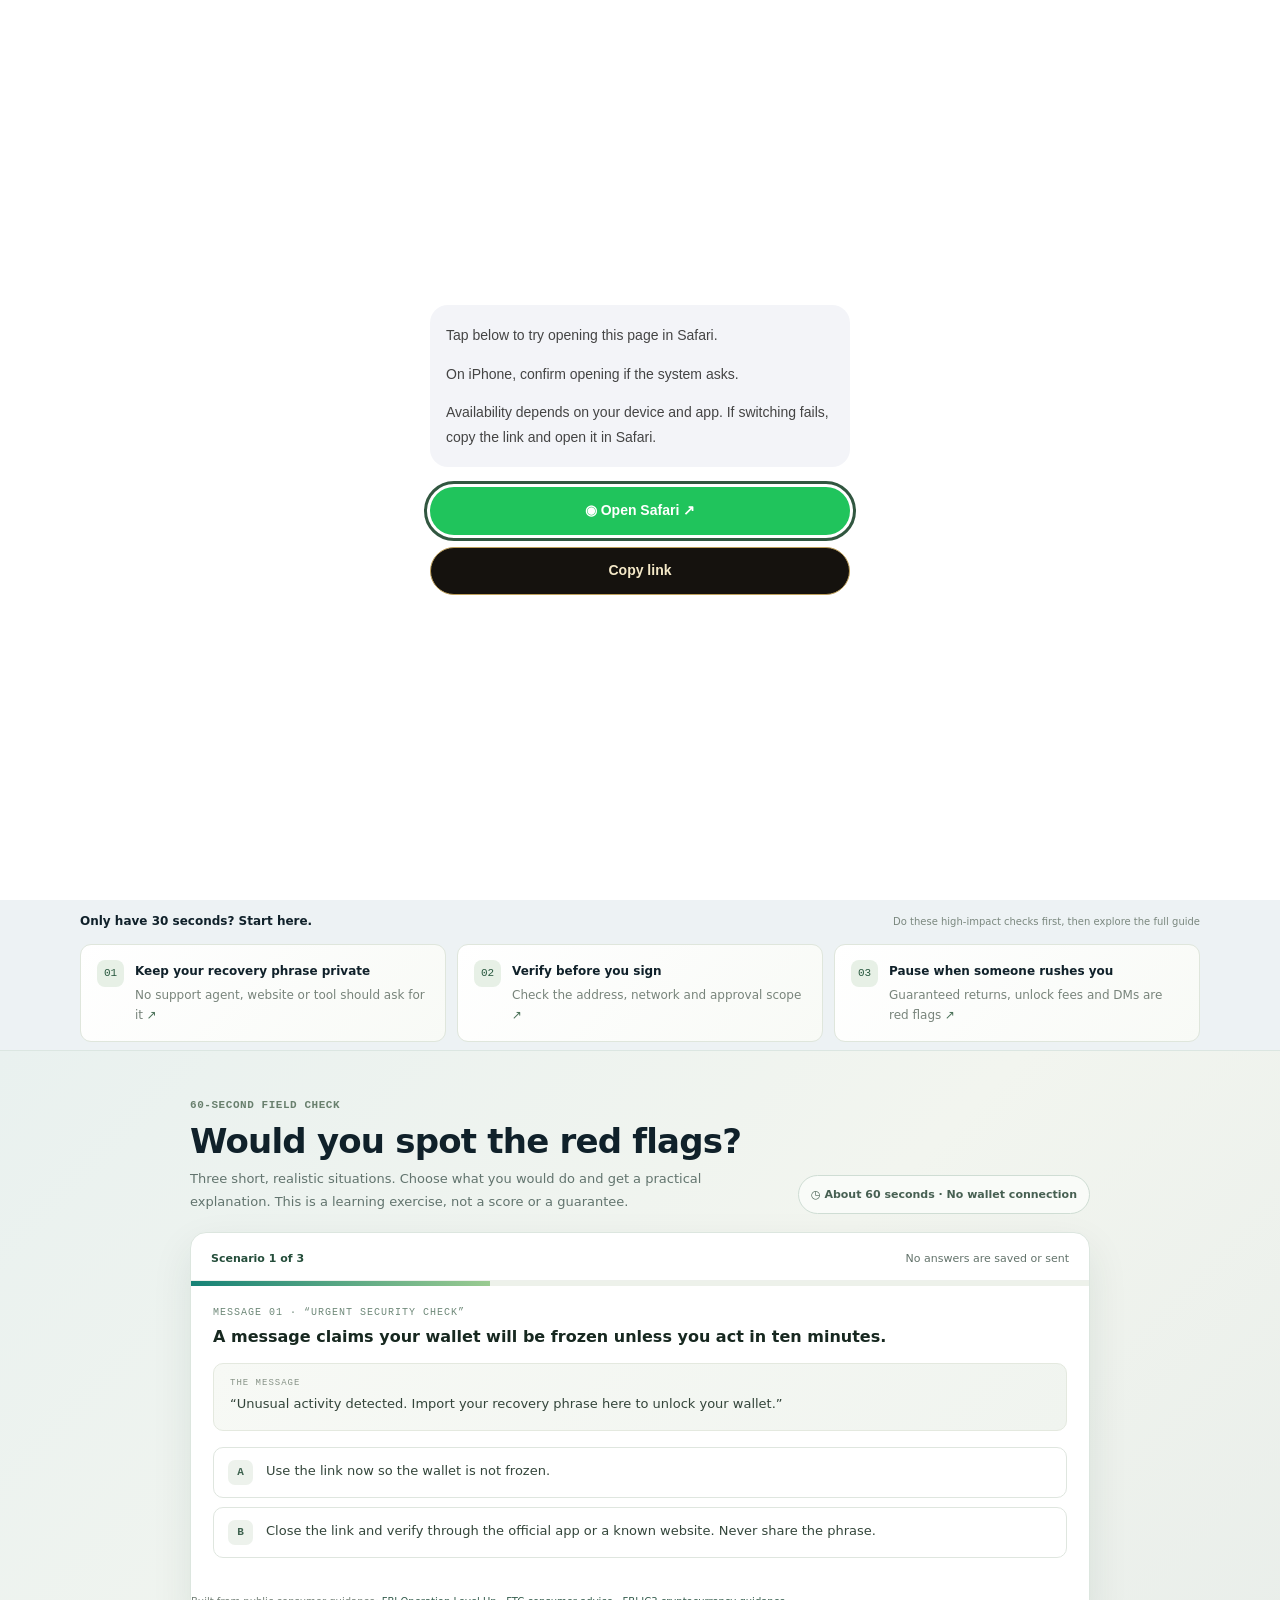
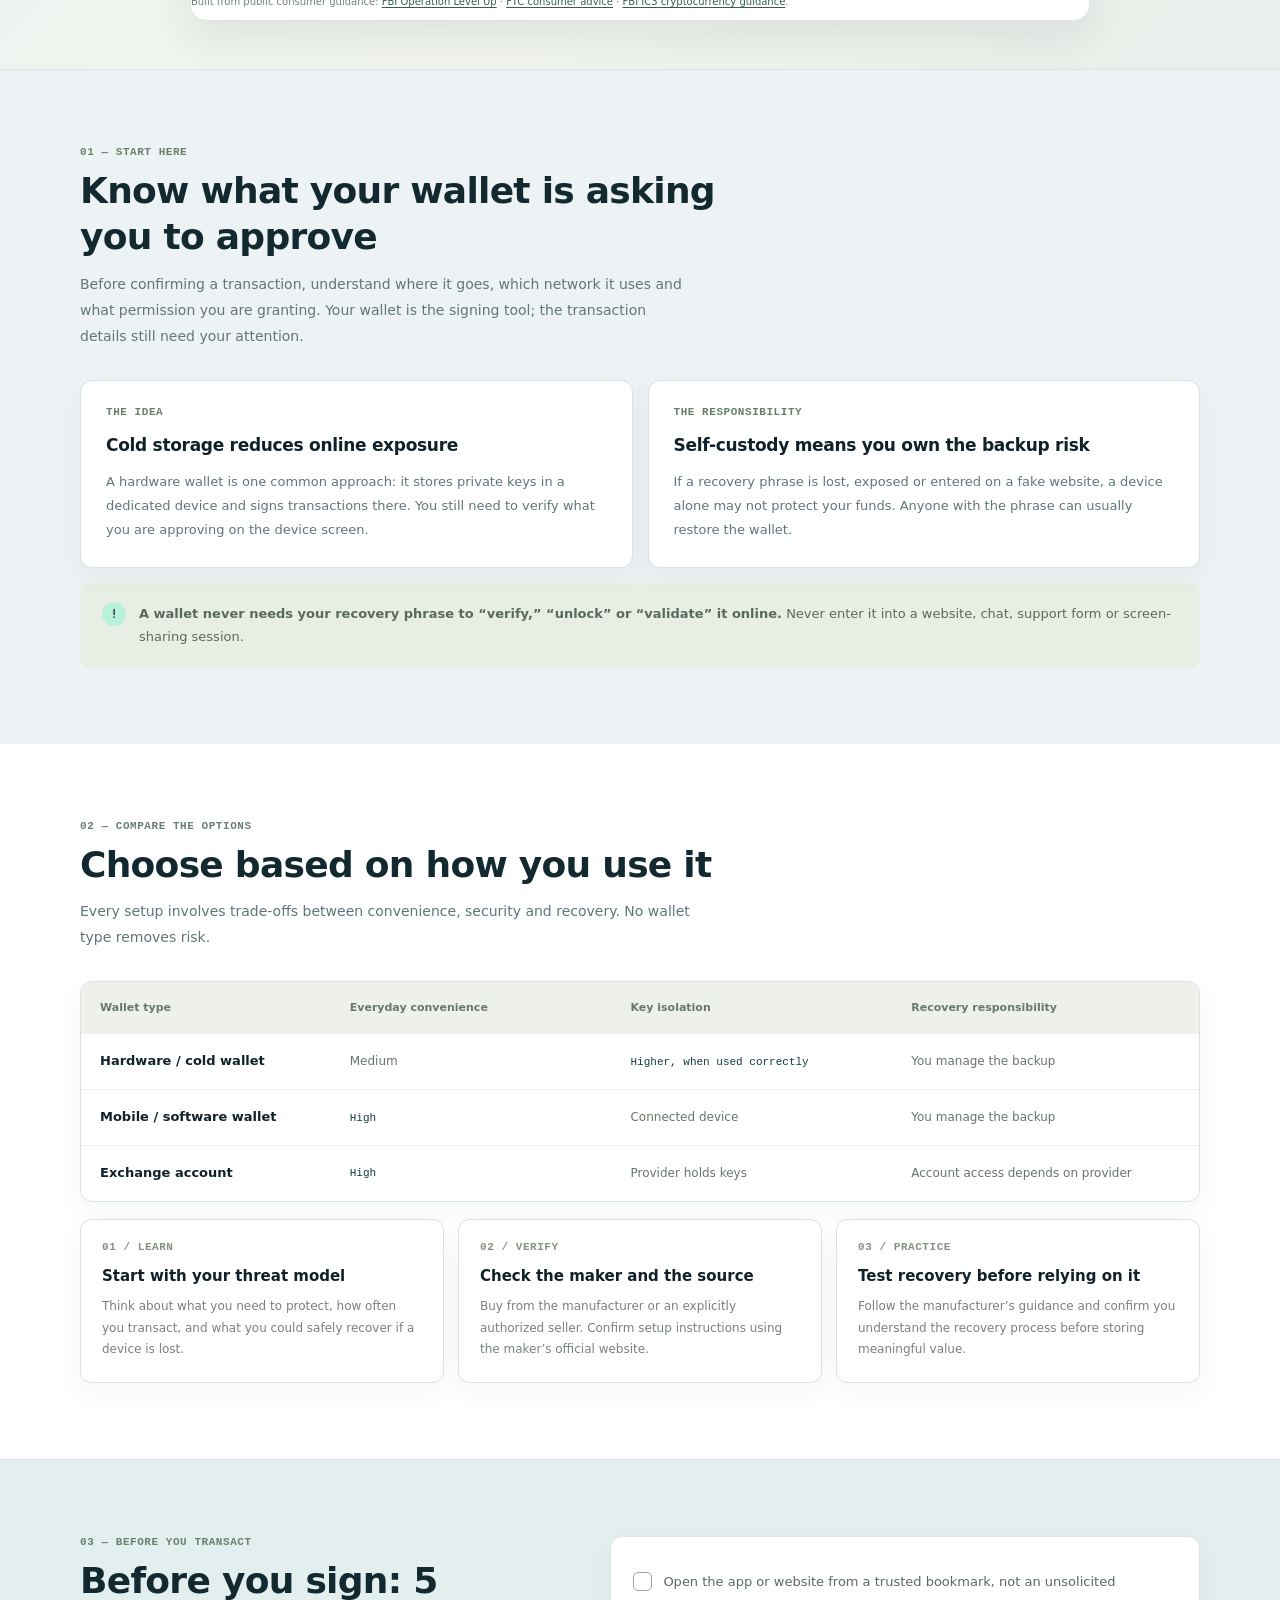
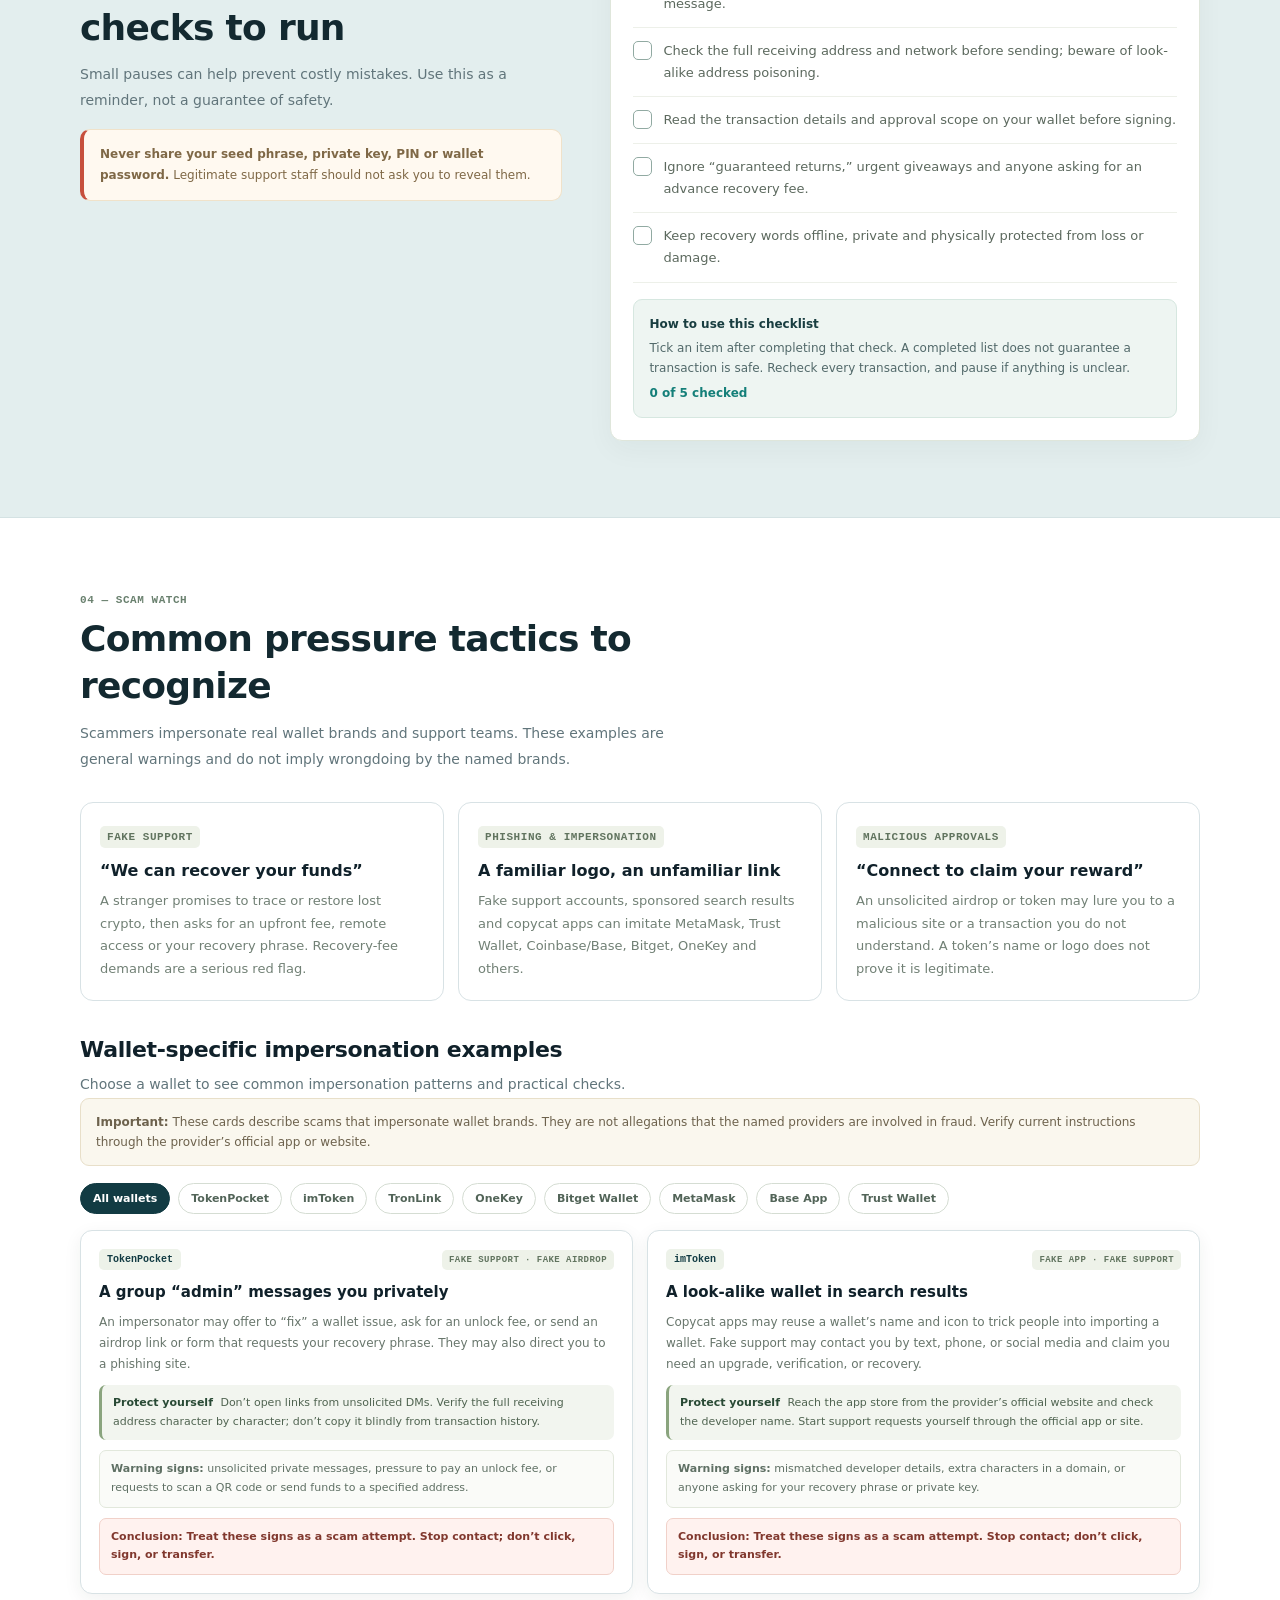
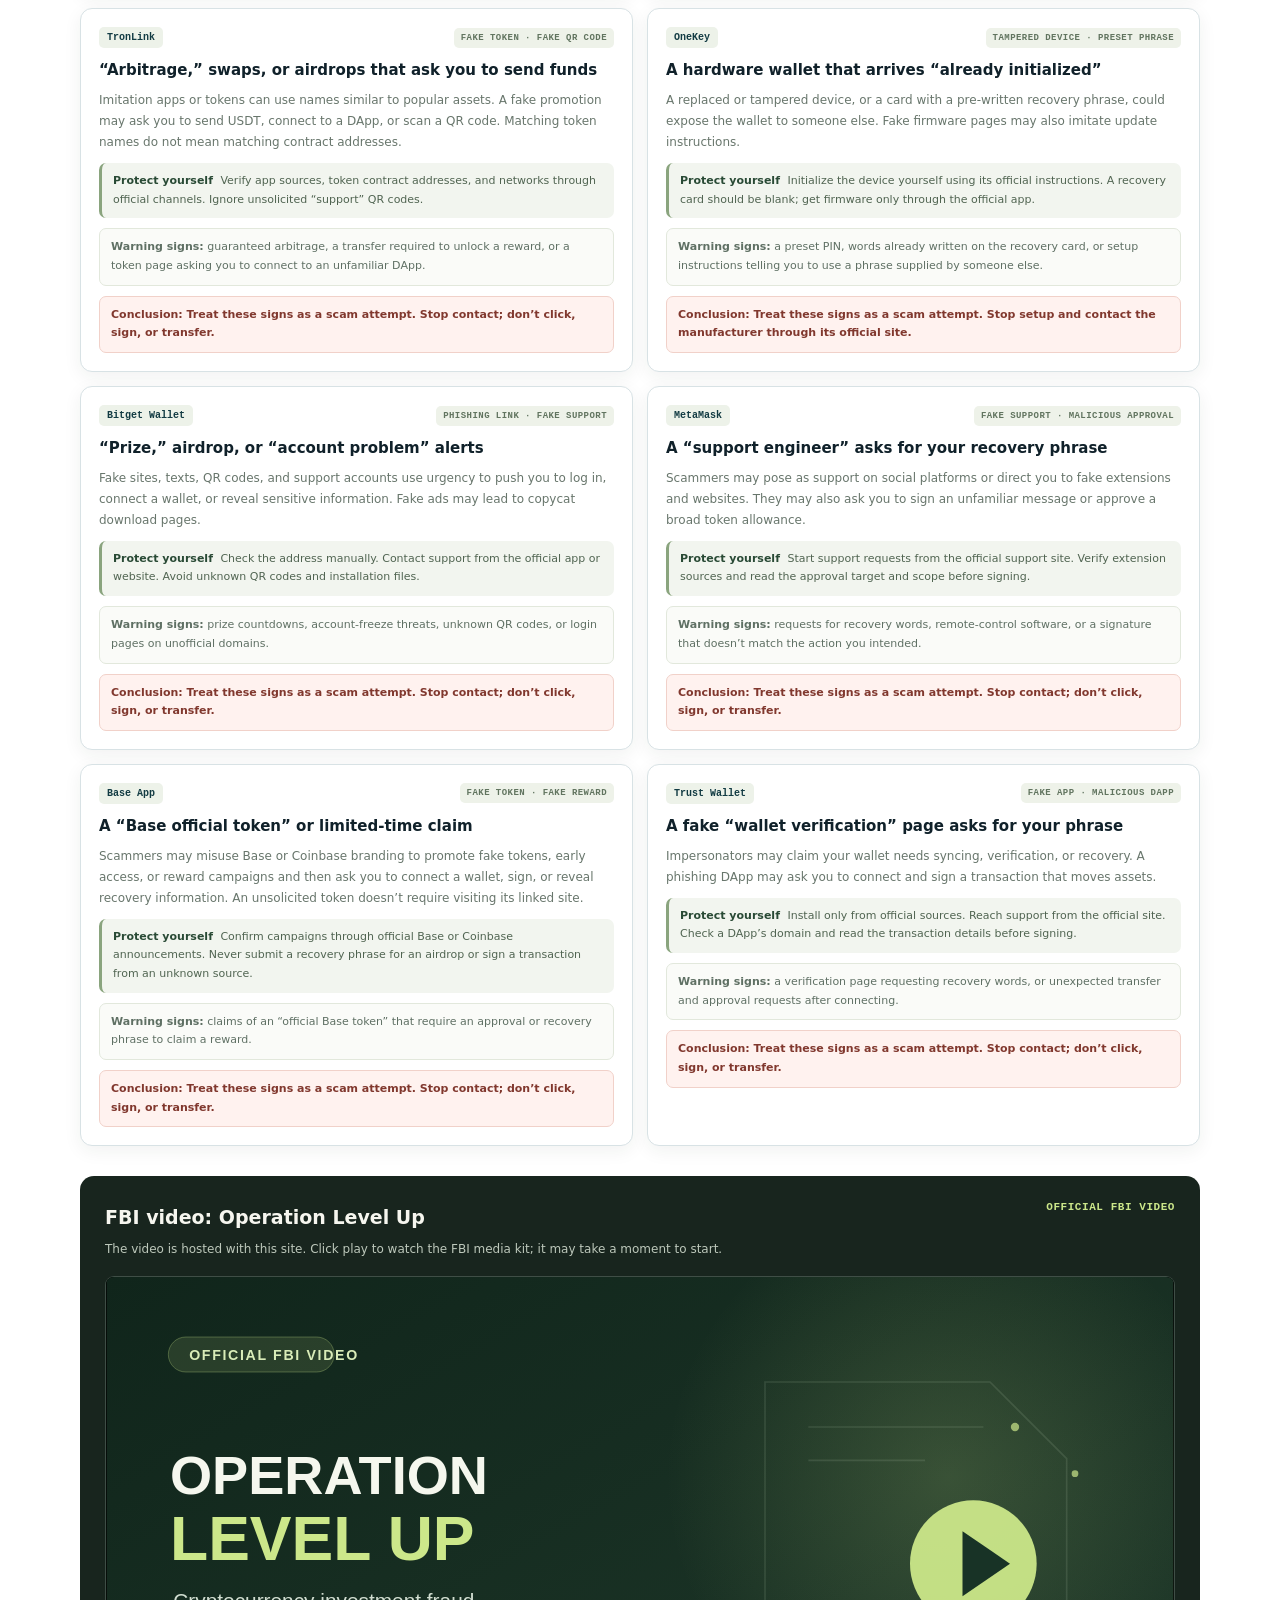
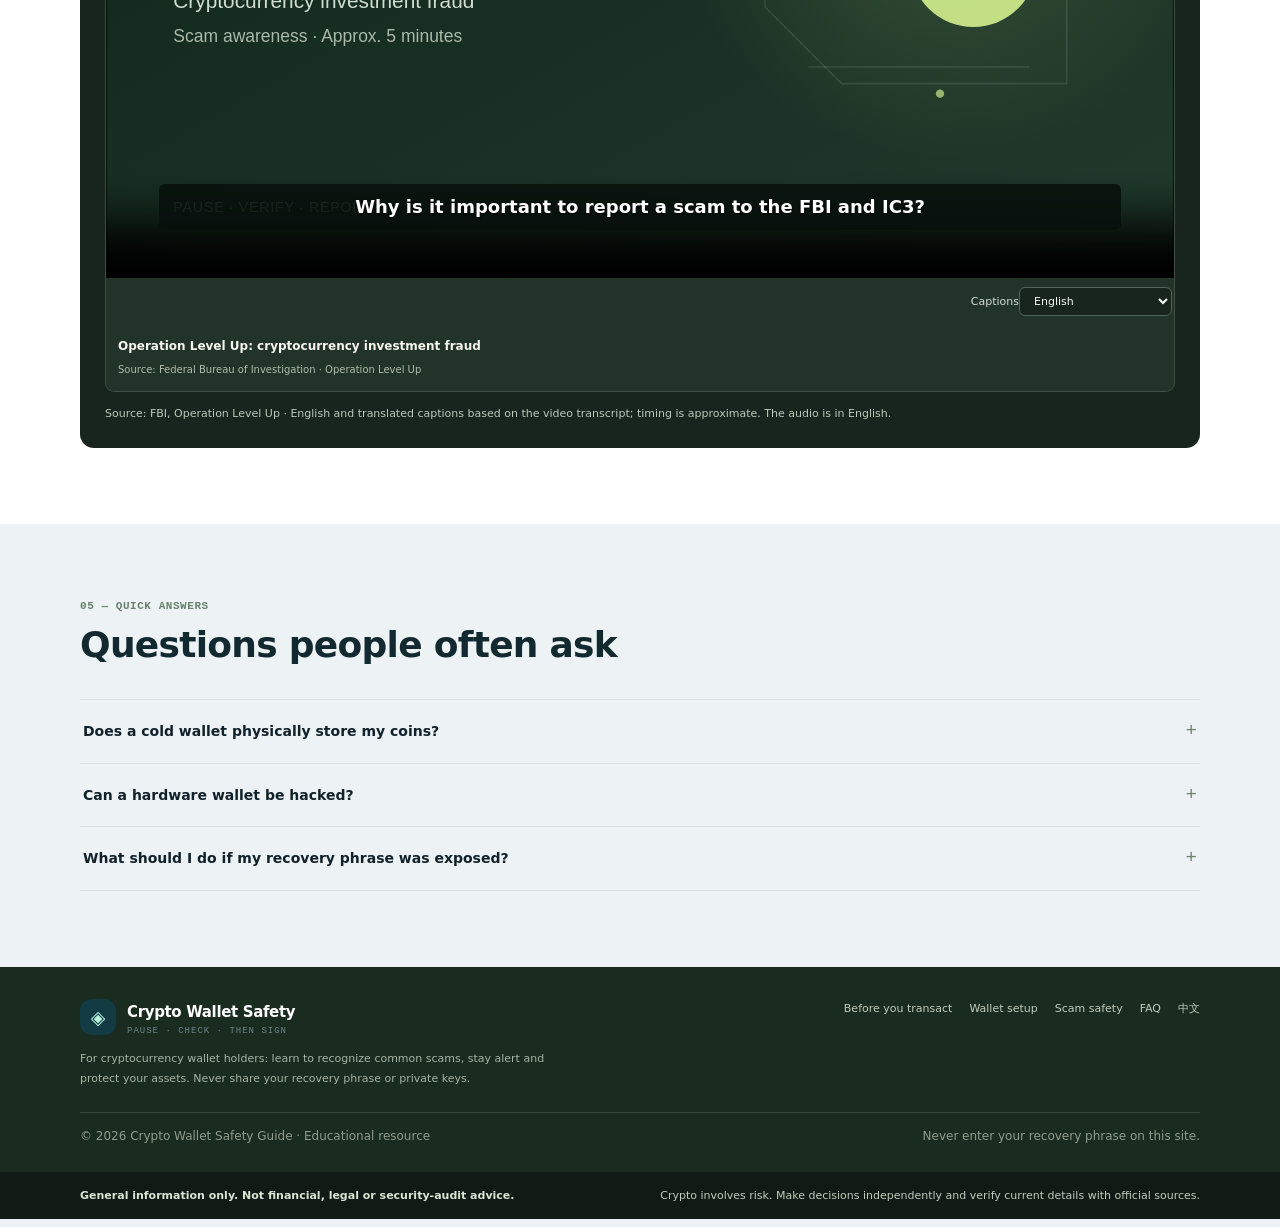
==== index-en.html @ dce1f58d "Show full-page Safari welcome with green launch and dark copy buttons" ====
<!doctype html>
<html lang="en">
<head><script src="language.js?v=20261005-9"></script>
<meta charset="utf-8">
<meta name="viewport" content="width=device-width,initial-scale=1">
<meta name="theme-color" content="#f5f5ef">
<meta name="description" content="A must-read guide before you transact with a crypto wallet. Learn to check recipients, networks, approvals and scam warning signs before you send or sign.">
<meta property="og:title" content="Before You Transact — Crypto Wallet Safety Guide">
<meta property="og:description" content="Check the address, network and approval before every crypto transaction. Independent, practical wallet safety guidance.">
<title>Before You Transact — Crypto Wallet Safety Guide</title>
<style>
:root{--paper:#f5f5ef;--white:#fff;--ink:#18251e;--green:#244d3a;--lime:#cce78a;--muted:#778278;--line:#e4e8df;--warm:#e9eee5;--serif:Georgia,'Times New Roman',serif;--sans:Inter,'DM Sans',system-ui,-apple-system,'Segoe UI',sans-serif;--mono:'SFMono-Regular',Consolas,monospace}*{box-sizing:border-box}html{scroll-behavior:smooth;scroll-padding-top:85px}body{margin:0;color:var(--ink);background:var(--paper);font:15px/1.7 var(--sans);-webkit-font-smoothing:antialiased}a{color:inherit}.wrap{width:min(1120px,calc(100% - 56px));margin:auto}.topbar{height:76px;display:flex;align-items:center;justify-content:space-between;border-bottom:1px solid #dfe4db}.brand{display:flex;align-items:center;gap:11px;text-decoration:none;font-size:15px;font-weight:750;letter-spacing:-.35px}.brand-mark{width:36px;height:36px;border-radius:12px;background:var(--green);color:var(--lime);display:grid;place-items:center;font-size:19px}.brand small{display:block;font:9px var(--mono);letter-spacing:1px;color:#849087;margin-top:1px}.nav{display:flex;align-items:center;gap:23px}.nav a{font-size:12px;color:#68746b;text-decoration:none}.nav a:hover{color:var(--green)}.nav .lang{border:1px solid #d5ddd3;border-radius:6px;padding:8px 10px}.nav .nav-cta{padding:10px 14px;background:var(--green);color:white;border-radius:6px}.hero{padding:75px 0 66px;display:grid;grid-template-columns:1.02fr .98fr;align-items:center;gap:44px}.eyebrow,.kicker{font:10px var(--mono);letter-spacing:1.5px;color:#69806e;text-transform:uppercase}.eyebrow{display:flex;align-items:center;gap:9px}.eyebrow:before{content:'';height:1px;width:25px;background:#8aa07f}.hero h1{font-size:clamp(44px,6vw,70px);line-height:1.07;letter-spacing:-3px;margin:20px 0;font-weight:600;max-width:620px}.hero h1 em{font-family:var(--serif);font-weight:400;color:var(--green);letter-spacing:-2px}.hero-copy{max-width:490px;color:#667269;font-size:16px;line-height:1.85}.hero-actions{display:flex;gap:11px;margin-top:27px;flex-wrap:wrap}.btn{display:inline-flex;align-items:center;justify-content:center;gap:8px;border-radius:7px;padding:12px 16px;text-decoration:none;font:650 12px var(--sans);border:1px solid transparent;transition:.18s}.btn-primary{color:white;background:var(--green)}.btn-primary:hover{background:#173c2b;transform:translateY(-1px)}.btn-outline{border-color:#d5ddd3;background:transparent;color:#415347}.btn-outline:hover{background:#fff}.hero-trust{margin-top:21px;display:flex;gap:15px;flex-wrap:wrap;color:#7e897f;font-size:11px}.hero-trust b{color:var(--green)}.hero-art{min-height:420px;position:relative;display:grid;place-items:center;isolation:isolate}.orb{position:absolute;z-index:-1;width:360px;height:360px;border-radius:50%;background:radial-gradient(circle at 40% 35%,#dfe9d6,#e7ebdf 58%,#eff0e7 70%)}.device{position:relative;width:220px;height:318px;border-radius:28px;background:linear-gradient(140deg,#29372e,#121d17 75%);box-shadow:0 28px 55px #1c302226,0 7px 16px #17231a22;transform:rotate(-7deg);display:flex;flex-direction:column;align-items:center;padding:23px 19px;color:white}.device-top{width:100%;display:flex;justify-content:space-between;align-items:center;color:#98a89b;font:8px var(--mono);letter-spacing:.8px}.device-hole{width:6px;height:6px;border-radius:50%;background:#617064}.device-screen{margin-top:42px;width:100%;height:110px;border:1px solid #46554a;border-radius:11px;background:linear-gradient(145deg,#1b2b20,#101912);display:grid;place-items:center;position:relative;overflow:hidden}.screen-glyph{font-size:39px;color:var(--lime);text-shadow:0 0 20px #cce78a4d}.screen-bottom{position:absolute;bottom:10px;font:7px var(--mono);letter-spacing:1px;color:#91a091}.device-button{width:39px;height:39px;border:1px solid #667368;border-radius:50%;margin-top:19px;display:grid;place-items:center;color:#c2cfbf;font-size:12px}.device-base{margin-top:auto;font:8px var(--mono);letter-spacing:2px;color:#96a398}.coin{position:absolute;width:104px;height:104px;right:21px;top:23px;border-radius:50%;display:grid;place-items:center;background:radial-gradient(circle at 33% 27%,#ffe9a0,#e4a83c 55%,#a96720);border:7px double #f8d67b;box-shadow:0 15px 25px #70512335;color:#fff8df;font:bold 48px Georgia;transform:rotate(12deg)}.float-card{position:absolute;background:#fff;border:1px solid #e6e9e1;box-shadow:0 14px 35px #26342612;border-radius:9px;padding:12px 14px}.float-card.one{top:70px;left:0}.float-card.two{bottom:41px;right:1px}.float-kicker{font:8px var(--mono);color:#8b978c;letter-spacing:.8px}.float-main{font-size:11px;font-weight:700;margin-top:4px;display:flex;align-items:center;gap:7px}.float-icon{width:23px;height:23px;border-radius:6px;background:#edf2e8;display:grid;place-items:center;color:var(--green)}.trust-strip{border-top:1px solid var(--line);border-bottom:1px solid var(--line);padding:17px 0;display:flex;align-items:center;justify-content:center;gap:24px;color:#748075;font-size:11px;flex-wrap:wrap}.trust-strip strong{color:#44584a;font-weight:650}.trust-item{display:flex;align-items:center;gap:7px}.trust-item i{font-style:normal;color:var(--green);font-size:14px}.section{padding:76px 0}.section-head{max-width:640px;margin-bottom:30px}.kicker{margin-bottom:10px}.section h2{font-size:clamp(28px,3.5vw,36px);line-height:1.25;letter-spacing:-1.2px;font-weight:620;margin:0 0 11px}.section-intro{font-size:14px;color:#748075;line-height:1.85;margin:0;max-width:610px}.definition-grid{display:grid;grid-template-columns:1fr 1fr;gap:15px}.info-card{border:1px solid var(--line);border-radius:12px;background:#fff;padding:25px}.info-card h3{font-size:17px;margin:0 0 9px;letter-spacing:-.3px}.info-card p{color:#758076;font-size:13px;line-height:1.85;margin:0}.info-tag{font:9px var(--mono);letter-spacing:.8px;color:#66816a;margin-bottom:13px}.callout{border-radius:10px;background:#e9eee4;padding:19px 22px;display:flex;gap:13px;align-items:flex-start;margin-top:15px;color:#596a5d;font-size:13px;line-height:1.8}.callout-mark{height:24px;width:24px;border-radius:50%;background:white;display:grid;place-items:center;flex:0 0 auto;color:var(--green)}.comparison{border:1px solid var(--line);border-radius:12px;background:#fff;overflow:hidden}.compare-head,.compare-row{display:grid;grid-template-columns:1.15fr 1.3fr 1.3fr 1.3fr;align-items:center;gap:12px;padding:16px 19px}.compare-head{background:#edf1e9;color:#68776b;font-size:11px;font-weight:700}.compare-row{border-top:1px solid #edf0e9;font-size:12px;color:#68746a}.compare-row strong{font-size:13px;color:var(--ink)}.check{font:11px var(--mono);color:var(--green)}.cross{font:11px var(--mono);color:#ac8069}.choose{display:grid;grid-template-columns:repeat(3,1fr);gap:14px;margin-top:17px}.choose-card{border:1px solid var(--line);border-radius:11px;background:#fff;padding:21px}.choose-num{font:10px var(--mono);color:#849184}.choose-card h3{font-size:15px;margin:10px 0 7px}.choose-card p{font-size:12px;line-height:1.8;color:#788279;margin:0}.choose-card .hint{margin-top:14px;padding-top:12px;border-top:1px solid #edf0e9;color:#526c56;font-size:11px}.checklist-section{background:#e8eee4;border-top:1px solid #dce5d9;border-bottom:1px solid #dce5d9}.checklist-layout{display:grid;grid-template-columns:.9fr 1.1fr;gap:48px;align-items:start}.checklist-box{background:#fff;border:1px solid #dfe6db;border-radius:12px;padding:22px}.check-row{display:flex;gap:11px;padding:12px 0;border-bottom:1px solid #edf0e9;color:#5c695e;font-size:12px;line-height:1.65}.check-row:last-child{border:0}.checkbox{width:17px;height:17px;border:1px solid #9bab98;border-radius:4px;flex:0 0 auto;margin-top:2px}.warning{background:#fff9f0;border:1px solid #f0e2ca;color:#7f6846;border-radius:9px;padding:14px 16px;font-size:12px;line-height:1.75;margin-top:15px}.faq-list{border-top:1px solid var(--line)}details{border-bottom:1px solid var(--line)}summary{list-style:none;cursor:pointer;padding:19px 3px;display:flex;justify-content:space-between;gap:18px;align-items:center;font-size:14px;font-weight:650}summary::-webkit-details-marker{display:none}summary:after{content:'+';font:19px var(--mono);color:#71826f}details[open] summary:after{content:'−'}details p{margin:-3px 30px 19px 3px;color:#748075;font-size:13px;line-height:1.9;max-width:800px}.scams{background:#fff}.scam-grid{display:grid;grid-template-columns:repeat(3,1fr);gap:14px}.scam-card{border:1px solid var(--line);border-radius:11px;padding:19px;background:#fff}.scam-card h3{font-size:15px;margin:10px 0 8px}.scam-card p{font-size:12px;color:#718075;line-height:1.8;margin:0}.scam-type{display:inline-block;font:9px var(--mono);letter-spacing:.3px;color:#61745f;background:#eef2e9;padding:5px 7px;border-radius:5px}.video-panel{margin-top:30px;background:#18251e;border-radius:14px;padding:25px;color:#f6f6ef}.video-head{display:flex;justify-content:space-between;align-items:flex-start;gap:20px;margin-bottom:17px}.video-head h3{font-size:19px;margin:0 0 4px}.video-head p{font-size:12px;color:#bdc8bb;margin:0}.video-head .kicker{color:#cce78a}.video-grid{display:grid;grid-template-columns:1.2fr 1fr 1fr;gap:12px}.video-card{border:1px solid #ffffff22;border-radius:9px;overflow:hidden;background:#223329}.video-frame{position:relative;width:100%;aspect-ratio:16/9;background:#0c1510}.video-frame iframe,.video-frame video{position:absolute;inset:0;width:100%;height:100%;border:0;object-fit:contain;background:#000}.video-meta{padding:11px 12px}.video-meta strong{display:block;font-size:12px;margin-bottom:3px}.video-meta span{font-size:10px;color:#afbdad}.footer{background:#1a2c20;color:#dce6d7;padding:32px 0 25px}.footer-main{display:flex;justify-content:space-between;gap:25px;align-items:flex-start}.footer .brand{color:white}.footer p{font-size:11px;line-height:1.8;color:#a6b4a4;max-width:490px;margin:13px 0 0}.footer-links{display:flex;gap:17px;flex-wrap:wrap}.footer-links a{font-size:11px;color:#c0cdbd;text-decoration:none}.footer-bottom{margin-top:24px;padding-top:13px;border-top:1px solid #ffffff20;color:#8f9d8e;font-size:10px;display:flex;justify-content:space-between;gap:12px}.disclosure{background:#111b15;color:#c0cdbd;padding:14px 0;font-size:11px}.disclosure .wrap{display:flex;justify-content:space-between;gap:16px;flex-wrap:wrap}.disclosure strong{color:#d9e6d5}@media(max-width:850px){.nav{gap:13px}.nav a{font-size:11px}.hero{gap:20px}.hero-art{min-height:355px}.orb{width:300px;height:300px}.device{transform:scale(.9) rotate(-7deg)}.coin{right:0;top:25px;transform:scale(.85) rotate(12deg)}.checklist-layout{gap:25px}}@media(max-width:650px){html{scroll-padding-top:12px}.wrap{width:calc(100% - 34px)}.topbar{height:auto;min-height:64px;flex-wrap:wrap;padding:12px 0;gap:12px}.nav{width:100%;order:2;justify-content:space-between;gap:6px;padding:10px 0 0;border-top:1px solid var(--line)}.nav a{font-size:10px}.nav .nav-cta{padding:7px 9px}.nav .lang{padding:5px 7px}.hero{grid-template-columns:1fr;gap:8px;padding:45px 0 32px}.hero h1{font-size:47px;letter-spacing:-2px;margin:16px 0}.hero-copy{font-size:14px}.hero-art{min-height:300px}.orb{width:255px;height:255px}.device{transform:scale(.78) rotate(-7deg)}.coin{right:4px;top:6px;transform:scale(.68) rotate(12deg)}.float-card.one{top:25px;left:-2px}.float-card.two{right:-1px;bottom:20px}.trust-strip{justify-content:flex-start;overflow:auto;white-space:nowrap;flex-wrap:nowrap;padding:13px 0;font-size:10px;gap:14px}.section{padding:51px 0}.section h2{font-size:27px}.section-intro{font-size:13px}.definition-grid,.checklist-layout{grid-template-columns:1fr;gap:10px}.info-card{padding:18px}.compare-head,.compare-row{grid-template-columns:1.1fr 1fr 1fr;gap:7px;padding:12px 10px}.compare-head span:first-child{display:none}.compare-row strong{grid-column:1/-1;font-size:11px}.compare-head span{font-size:9px}.compare-row{font-size:10px}.choose{grid-template-columns:1fr;gap:9px}.choose-card{padding:16px}.scam-grid,.video-grid{grid-template-columns:1fr}.video-panel{padding:19px 14px}.video-head{display:block}.video-head .kicker{display:inline-block;margin-top:10px}.footer-main{flex-direction:column}.footer-bottom{flex-direction:column}.disclosure .wrap{display:block}.disclosure span{display:block;margin-top:4px}}
.language-switch{max-width:140px;border:1px solid #d8e2e5;border-radius:8px;background:#fff;padding:7px 9px;color:#244d3a;font:600 11px var(--sans)}@media(max-width:650px){.language-switch{max-width:115px;padding:6px 7px}}
</style>
<style>
.hero{position:relative;margin-top:22px;margin-bottom:26px;padding-left:clamp(24px,4vw,48px);padding-right:clamp(24px,4vw,48px);border:1px solid #dfe9df;border-radius:20px;background:#f2f6f1 url('[data-uri]') center/cover no-repeat;box-shadow:0 18px 45px rgba(35,65,45,.055)}
@media(max-width:800px){.hero{margin-top:14px;margin-bottom:20px;padding-left:25px;padding-right:25px;background-position:58% center}}
@media(max-width:620px){.hero{margin-top:10px;margin-bottom:14px;padding:36px 18px 24px;background-position:62% center;border-radius:15px}.hero-art{background:radial-gradient(ellipse at center,rgba(231,241,232,.48),transparent 72%)}}
.language-switch{max-width:140px;border:1px solid #d8e2e5;border-radius:8px;background:#fff;padding:7px 9px;color:#244d3a;font:600 11px var(--sans)}@media(max-width:650px){.language-switch{max-width:115px;padding:6px 7px}}
</style><style>
.video-frame{position:relative}
.subtitle-overlay{position:absolute;z-index:4;left:5%;right:5%;bottom:48px;padding:9px 14px;border-radius:6px;background:rgba(8,16,12,.86);color:#fff;text-align:center;font:600 clamp(13px,1.5vw,18px)/1.55 system-ui,sans-serif;text-shadow:0 1px 2px #000;white-space:pre-line;pointer-events:none}
.subtitle-overlay[hidden]{display:none}
.subtitle-bar{display:flex;justify-content:flex-end;align-items:center;gap:9px;padding:9px 2px;color:#d5ded5;font:11px system-ui,sans-serif}
.subtitle-bar select{border:1px solid #526559;border-radius:6px;background:#17251d;color:#f5f8f3;padding:6px 10px;font:inherit;cursor:pointer}
@media(max-width:620px){.subtitle-overlay{bottom:42px;left:3%;right:3%;padding:7px 9px;font-size:12px}.subtitle-bar{font-size:10px}}
.language-switch{max-width:140px;border:1px solid #d8e2e5;border-radius:8px;background:#fff;padding:7px 9px;color:#244d3a;font:600 11px var(--sans)}@media(max-width:650px){.language-switch{max-width:115px;padding:6px 7px}}
</style><style>
/* A cooler, editorial wallet-safety look with an original coin-orbit illustration. */
body{background:#edf2f4;color:#10212a}
.topbar{border-color:#d8e2e5}.brand-mark{background:#123b43;color:#b8f2db}.brand small{color:#6c858b}.nav a{color:#50666e}.nav a:hover{color:#087d78}.nav .nav-cta{background:#123b43}
.hero{overflow:hidden;isolation:isolate;min-height:500px;padding-top:64px;padding-bottom:62px;border:1px solid #17333a;border-radius:24px;background:radial-gradient(ellipse at 78% 46%,rgba(26,105,103,.46),transparent 35%),radial-gradient(ellipse at 10% 100%,rgba(21,74,83,.42),transparent 44%),linear-gradient(125deg,#0b1d27 0%,#102d35 56%,#123f43 100%);box-shadow:0 28px 70px rgba(22,55,61,.16);color:#eff8f6}
.hero:after{content:"";position:absolute;inset:0;z-index:-1;opacity:.22;background-image:linear-gradient(120deg,transparent 0 48%,rgba(178,232,216,.17) 48.1%,transparent 48.3%),radial-gradient(circle at 72% 28%,#9cebd1 0 1px,transparent 2px),radial-gradient(circle at 91% 68%,#9cebd1 0 1px,transparent 2px);background-size:auto,46px 46px,61px 61px;mask-image:linear-gradient(90deg,transparent 30%,#000 100%);pointer-events:none}
.hero .eyebrow{color:#9bcfc2}.hero .eyebrow:before{background:#59cbb1}.hero h1{color:#f4faf8}.hero h1 em{color:#8fe2c6}.hero-copy{color:#b5c9c9}.hero-trust{color:#9eb4b7}.hero-trust b{color:#8fe2c6}.hero .btn-primary{background:#a7efcf;color:#0c2927}.hero .btn-primary:hover{background:#c4f7df}.hero .btn-outline{border-color:#577276;color:#e6f1ef;background:rgba(255,255,255,.035)}.hero .btn-outline:hover{background:rgba(255,255,255,.1)}
.hero-art{min-height:390px}.orb{width:350px;height:350px;background:radial-gradient(circle at 48% 42%,rgba(81,181,158,.25),rgba(59,126,126,.12) 48%,transparent 72%);border:1px solid rgba(166,226,207,.13);box-shadow:0 0 90px rgba(76,201,171,.12)}
.device{z-index:1;width:213px;height:302px;border:1px solid rgba(183,228,213,.27);background:linear-gradient(145deg,#1b3740,#10232c 78%);box-shadow:0 27px 60px rgba(0,0,0,.38),inset 0 1px rgba(255,255,255,.12);transform:rotate(-5deg)}.device-screen{border-color:#527a76;background:linear-gradient(145deg,#193c3d,#101f28)}.screen-glyph{color:#a5f0cf;text-shadow:0 0 24px rgba(127,243,199,.55)}.device-top,.device-base{color:#a7c6bb}.device-button{border-color:#6d9a8a;color:#b8ead4}
.coin{z-index:3;position:absolute;display:grid;place-items:center;right:5%;top:3%;width:94px;height:94px;border-radius:50%;background:radial-gradient(circle at 32% 25%,#fff0b4,#e7b84f 53%,#91632c);border:5px solid #f3d378;color:#fff9df;box-shadow:0 15px 38px rgba(0,0,0,.3),0 0 40px rgba(250,196,87,.14);font-size:42px}
.token{position:absolute;z-index:3;width:56px;height:56px;display:grid;place-items:center;border-radius:50%;font:bold 22px Georgia,serif;color:#e9f6f1;background:linear-gradient(145deg,#335b61,#142f39);border:1px solid rgba(203,241,227,.37);box-shadow:0 14px 28px rgba(0,0,0,.32),inset 0 1px rgba(255,255,255,.18)}.token-eth{top:19%;left:13%;color:#cbd5ff}.token-usdc{bottom:18%;right:11%;color:#a7d9ff}.token-sol{bottom:13%;left:15%;color:#b0f3c7;font-size:30px}
.float-card{z-index:4;width:max-content;max-width:calc(100% - 16px);white-space:nowrap;background:rgba(14,36,43,.87);border-color:rgba(192,229,215,.22);box-shadow:0 14px 36px rgba(0,0,0,.2);color:#eaf5f1;backdrop-filter:blur(12px)}.float-kicker{color:#9dbab4}.float-icon{background:#234941;color:#b5f0d2}.float-card.one{top:62px;left:-2px;right:auto}.float-card.two{bottom:34px;right:-4px;left:auto}
.trust-strip{border-color:#d8e2e5;color:#647b80}.trust-strip strong,.trust-item i{color:#147f79}.section h2{color:#132930}.section-intro,.info-card p{color:#61757b}.info-card,.choose-card,.checklist-box,.comparison{box-shadow:0 9px 28px rgba(17,49,57,.045)}.checklist-section{background:#e3eeee;border-color:#d4e2e3}
@media(max-width:800px){.hero{min-height:0;padding-top:48px;padding-bottom:42px}.hero-art{min-height:325px}.orb{width:285px;height:285px}.device{transform:scale(.86) rotate(-5deg)}}
@media(max-width:620px){.topbar{background:#edf2f4}.hero{padding:36px 18px 24px;min-height:0;border-radius:19px;background-position:center}.hero-art{min-height:275px;margin-top:5px}.orb{width:245px;height:245px}.device{transform:scale(.74) rotate(-5deg)}.coin{width:70px;height:70px;font-size:31px;right:3%;top:2%}.token{width:43px;height:43px;font-size:18px}.token-sol{font-size:23px}.float-card{padding:9px 10px}.float-card.one{top:23px;left:-2px;right:auto}.float-card.two{bottom:19px;right:-4px;left:auto}.hero:after{mask-image:linear-gradient(90deg,transparent 3%,#000 100%)}}

.language-switch{max-width:140px;border:1px solid #d8e2e5;border-radius:8px;background:#fff;padding:7px 9px;color:#244d3a;font:600 11px var(--sans)}@media(max-width:650px){.language-switch{max-width:115px;padding:6px 7px}}
</style><style>
/* Stronger, more editorial hero typography. */
.hero h1{font-size:clamp(48px,6.1vw,72px);line-height:1.08;letter-spacing:-2.4px;font-weight:720;text-wrap:balance;max-width:650px;text-shadow:0 2px 24px rgba(117,220,192,.08)}
.hero h1 em{font-weight:500;letter-spacing:-1.6px;display:inline-block;margin-top:3px}
@media(max-width:800px){.hero h1{font-size:clamp(48px,7vw,64px);letter-spacing:-1.9px}}
@media(max-width:620px){.hero h1{font-size:clamp(44px,11.5vw,52px);line-height:1.12;letter-spacing:-1.4px;margin:17px 0 15px}.hero h1 em{letter-spacing:-1px}}
.language-switch{max-width:140px;border:1px solid #d8e2e5;border-radius:8px;background:#fff;padding:7px 9px;color:#244d3a;font:600 11px var(--sans)}@media(max-width:650px){.language-switch{max-width:115px;padding:6px 7px}}
</style><style>
.check-row{align-items:flex-start;cursor:pointer;transition:background .15s,color .15s}.check-row:hover{color:#183d40}.checkbox{appearance:none;-webkit-appearance:none;width:17px;height:17px;margin:1px 0 0;border:1.5px solid #91aaa2;border-radius:5px;background:#fff;flex:0 0 auto;cursor:pointer;transition:background .15s,border-color .15s,box-shadow .15s}.checkbox:checked{border-color:#16796f;background:#16796f url("data:image/svg+xml,%3Csvg xmlns='http://www.w3.org/2000/svg' viewBox='0 0 16 16'%3E%3Cpath d='m3 8 3.2 3.1L13 4.5' fill='none' stroke='white' stroke-width='2' stroke-linecap='round' stroke-linejoin='round'/%3E%3C/svg%3E") center/12px 12px no-repeat}.checkbox:focus-visible{outline:3px solid rgba(69,190,159,.28);outline-offset:2px}.checklist-note{margin-top:16px;padding:14px 15px;display:grid;gap:4px;border-radius:9px;background:#eef5f2;border:1px solid #d6e7e0;color:#52696a;font-size:11px;line-height:1.7}.checklist-note strong{color:#183d40;font-size:12px}.check-progress{color:#147f79;font-weight:700}
@media(max-width:620px){.checklist-note{font-size:10px;padding:12px}}
 .quick-start{padding:25px 0 8px}.quick-start-head{display:flex;align-items:baseline;justify-content:space-between;gap:16px;margin:0 0 12px}.quick-start-head strong{font-size:12px}.quick-start-head span{font-size:10px;color:#7b887f}.quick-grid{display:grid;grid-template-columns:repeat(3,1fr);gap:11px}.quick-card{display:flex;align-items:flex-start;gap:11px;min-height:88px;padding:15px 16px;border:1px solid #dfe6dc;border-radius:11px;background:linear-gradient(135deg,#fff,#f8faf6);text-decoration:none;transition:transform .18s,border-color .18s,box-shadow .18s}.quick-card:hover{transform:translateY(-2px);border-color:#b8cbb6;box-shadow:0 10px 24px #183b2410}.quick-num{width:27px;height:27px;border-radius:8px;display:grid;place-items:center;flex:0 0 auto;background:#e7f0e6;color:#28583f;font:11px var(--mono)}.quick-card b{display:block;font-size:12px;margin:1px 0 3px}.quick-card small{display:block;color:#78847b;font-size:10px;line-height:1.55}.quick-card small:after{content:'  ↗';color:#4a7158}@media(max-width:620px){.quick-start{padding:16px 0 2px}.quick-start-head{align-items:flex-start;flex-direction:column;gap:2px}.quick-grid{grid-template-columns:1fr;gap:8px}.quick-card{min-height:0;padding:12px 13px}}
.language-switch{max-width:140px;border:1px solid #d8e2e5;border-radius:8px;background:#fff;padding:7px 9px;color:#244d3a;font:600 11px var(--sans)}@media(max-width:650px){.language-switch{max-width:115px;padding:6px 7px}}
</style><style>
/* H5 refinements: easier thumb navigation and comfortable reading on small screens. */
@media(max-width:620px){html{scroll-padding-top:112px}.topbar{position:sticky;top:0;z-index:40;width:100%;padding:9px 17px 8px;background:rgba(237,242,244,.96);backdrop-filter:blur(12px);border-bottom:1px solid #d8e2e5}.nav{width:calc(100% + 34px);margin:0 -17px;padding:8px 17px 1px;justify-content:flex-start;overflow-x:auto;overscroll-behavior-x:contain;scrollbar-width:none;gap:17px}.nav::-webkit-scrollbar{display:none}.nav a{flex:0 0 auto;font-size:11px;white-space:nowrap}.nav .nav-cta{padding:8px 11px;min-height:36px}.hero{margin-top:9px;padding:29px 16px 16px}.hero h1{font-size:clamp(37px,10vw,41px);line-height:1.08;letter-spacing:-1.25px}.hero-copy{font-size:14px;line-height:1.7}.hero-actions{gap:8px}.hero-actions .btn{min-height:44px;padding:10px 11px;font-size:11px}.hero-trust{font-size:10px;line-height:1.5}.trust-strip{width:calc(100% - 34px);margin:0 auto;justify-content:center;flex-wrap:wrap;overflow:visible;white-space:normal;padding:14px 10px;font-size:10px;gap:7px 13px;text-align:center}.trust-item{justify-content:center}.hero-art{min-height:195px;margin-top:0}.orb{width:190px;height:190px}.device{transform:scale(.58) rotate(-5deg)}.coin{width:58px;height:58px;font-size:26px;right:4%;top:1%;border-width:4px}.token{width:36px;height:36px;font-size:16px}.token-sol{font-size:20px}.float-card{padding:7px 8px}.float-kicker{font-size:7px}.float-main{font-size:9px}.float-card.one{top:10px;left:0;right:auto}.float-card.two{bottom:5px;right:0;left:auto}.section-intro{font-size:13px;line-height:1.75}.info-card p,.choose-card p,.scam-card p,.fraud-kind p{font-size:12px;line-height:1.75}.check-row{font-size:12px;line-height:1.65;padding:12px 0}.checkbox{width:20px;height:20px}.faq-list summary{font-size:14px;line-height:1.55;padding:16px 2px}.faq-list details p{font-size:12px;line-height:1.8}.quick-card b{font-size:13px}.quick-card small{font-size:11px}.video-panel{margin-top:22px}.video-head h3{font-size:16px}.video-head p{font-size:12px;line-height:1.65}.wallet-filter{min-height:38px;padding:8px 11px}.scam-section .scam-card:hover{transform:none}.footer{padding-bottom:calc(25px + env(safe-area-inset-bottom))}}
<style>.filter-hint{margin:24px 0 10px;color:#6f7f75;font-size:12px;line-height:1.7}@media(max-width:620px){.filter-hint{margin:20px 0 9px;font-size:12px}}.language-switch{max-width:140px;border:1px solid #d8e2e5;border-radius:8px;background:#fff;padding:7px 9px;color:#244d3a;font:600 11px var(--sans)}@media(max-width:650px){.language-switch{max-width:115px;padding:6px 7px}}
</style><link rel="stylesheet" href="polish.css?v=visitor-check-3"><style id="wallet-brand-cards">
.brand-scam-guide{margin-top:34px}.brand-scam-heading{margin:0 0 7px;color:var(--ink);font-size:22px;line-height:1.35;letter-spacing:-.35px}
.wallet-filters{display:flex;gap:8px;flex-wrap:wrap;margin:0 0 16px}.wallet-filter{border:1px solid #d5ddd3;background:#fff;color:#526458;border-radius:999px;padding:8px 12px;font:600 11px var(--sans);cursor:pointer;transition:background .15s,border-color .15s,color .15s}.wallet-filter:hover{border-color:#a7b9aa;background:#f3f6f0}.wallet-filter.active,.wallet-filter[aria-pressed="true"]{background:var(--green);color:#fff;border-color:var(--green)}
.brand-scam-grid{display:grid;grid-template-columns:repeat(2,minmax(0,1fr));gap:14px}.brand-scam-card{border:1px solid var(--line);border-radius:12px;padding:18px;background:#fff;min-width:0;box-shadow:0 5px 18px #26342610}.brand-scam-card[hidden]{display:none}.brand-scam-card-top{display:flex;align-items:center;justify-content:space-between;gap:8px;margin-bottom:12px}.brand-scam-card .wallet-name{font:600 10px var(--mono);color:var(--green);background:#edf2e9;padding:5px 8px;border-radius:5px}.brand-scam-card .scam-type{font-size:9px;text-align:right}.brand-scam-card h3{font-size:15px;line-height:1.45;margin:0 0 8px}.brand-scam-card p{font-size:12px;line-height:1.75;color:#68766c;margin:0}.brand-scam-card .scam-action,.brand-scam-card .scam-signal,.brand-scam-card .scam-verdict{margin-top:10px;padding:9px 11px;font-size:11px;line-height:1.7;border-radius:7px}.brand-scam-card .scam-action{border-left:3px solid #8aa47e;background:#f2f5ef;color:#506451}.brand-scam-card .scam-action b{margin-right:4px;color:#294a35}.brand-scam-card .scam-signal{border:1px solid #e2e8dc;background:#fafbf8;color:#5f7064}.brand-scam-card .scam-verdict{border:1px solid #f1d1c9;background:#fff2ef;color:#81382e;font-weight:650}.scam-disclaimer{margin:0 0 17px;padding:13px 15px;border:1px solid #e8dfc9;border-radius:9px;background:#faf7ee;color:#6d624d;font-size:12px;line-height:1.7}
@media(max-width:650px){.wallet-filters{flex-wrap:nowrap;overflow-x:auto;padding:0 0 7px;scrollbar-width:thin}.wallet-filter{white-space:nowrap;flex:0 0 auto}.brand-scam-grid{grid-template-columns:1fr;gap:9px}.brand-scam-card{padding:15px}.brand-scam-card h3{font-size:14px}}
.language-switch{max-width:140px;border:1px solid #d8e2e5;border-radius:8px;background:#fff;padding:7px 9px;color:#244d3a;font:600 11px var(--sans)}@media(max-width:650px){.language-switch{max-width:115px;padding:6px 7px}}
</style><link rel="stylesheet" href="welcome.css?v=20261006-4">
</head>
<body id="top">
<header class="wrap topbar"><a class="brand" href="#top"><span class="brand-mark">◈</span><span>Crypto Wallet Safety<small>PAUSE · CHECK · THEN SIGN</small></span></a><nav class="nav" aria-label="Main navigation"><a href="#checklist">Before you transact</a><a href="#compare">Wallet setup</a><a href="#scams">Scam safety</a><a href="#faq">FAQ</a><select class="language-switch" id="language-switch" aria-label="Language"><option value="auto">Auto / 自动</option><option value="zh">简体中文</option><option value="en">English</option><option value="es">Español</option><option value="fr">Français</option><option value="de">Deutsch</option><option value="ja">日本語</option><option value="ko">한국어</option><option value="pt">Português</option></select><a class="nav-cta" href="#checklist">Read before you sign ↗</a></nav></header>
<main>
<section class="wrap hero"><div><div class="eyebrow">A must-read before using a crypto wallet</div><h1>Before you<br>send, swap or<br><em>sign—pause.</em></h1><p class="hero-copy">A clear, independent checklist for anyone about to send crypto, swap tokens or connect a wallet. Know what to check before you approve a transaction.</p><div class="hero-actions"><a class="btn btn-primary" href="#one-minute-check">Try the 60-second check ↓</a><a class="btn btn-outline" href="#scams">See common scams</a></div><div class="hero-trust"><span><b>✓</b> No wallet connection</span><span><b>✓</b> No seed phrase needed</span><span><b>✓</b> Independent education</span></div></div>
<div class="hero-art" role="img" aria-label="Crypto coins orbiting a secure wallet illustration"><div class="orb"></div><div class="coin" aria-hidden="true">₿</div><span class="token token-eth" aria-hidden="true">◆</span><span class="token token-usdc" aria-hidden="true">$</span><span class="token token-sol" aria-hidden="true">≋</span><div class="device"><div class="device-top"><span>SECURE ELEMENT</span><i class="device-hole"></i></div><div class="device-screen"><div class="screen-glyph">◈</div><div class="screen-bottom">OFFLINE SIGNING</div></div><div class="device-button">●</div><div class="device-base">COLD STORAGE</div></div><div class="float-card one"><div class="float-kicker">PRIVATE KEYS</div><div class="float-main"><span class="float-icon">⌑</span>Stay under your control</div></div><div class="float-card two"><div class="float-kicker">SAFER HABITS</div><div class="float-main"><span class="float-icon">✓</span>Verify before you sign</div></div></div></section>
<div class="wrap trust-strip"><span class="trust-item"><i>◈</i><strong>Learn</strong> before you choose</span><span class="trust-item"><i>⌑</i><strong>Protect</strong> your recovery phrase</span><span class="trust-item"><i>✓</i><strong>Pause</strong> before every signature</span></div>
<section class="wrap quick-start" aria-label="Quick safety checks"><div class="quick-start-head"><strong>Only have 30 seconds? Start here.</strong><span>Do these high-impact checks first, then explore the full guide</span></div><div class="quick-grid"><a class="quick-card" href="#checklist"><span class="quick-num">01</span><span><b>Keep your recovery phrase private</b><small>No support agent, website or tool should ask for it</small></span></a><a class="quick-card" href="#checklist"><span class="quick-num">02</span><span><b>Verify before you sign</b><small>Check the address, network and approval scope</small></span></a><a class="quick-card" href="#scams"><span class="quick-num">03</span><span><b>Pause when someone rushes you</b><small>Guaranteed returns, unlock fees and DMs are red flags</small></span></a></div></section>
<section class="scenario-section" id="one-minute-check" aria-labelledby="scenario-title"><div class="scenario-wrap"><div class="scenario-intro"><div><div class="kicker">60-SECOND FIELD CHECK</div><h2 id="scenario-title">Would you spot the red flags?</h2><p>Three short, realistic situations. Choose what you would do and get a practical explanation. This is a learning exercise, not a score or a guarantee.</p></div><span class="scenario-badge">◷ About 60 seconds · No wallet connection</span></div><div class="scenario-shell" data-scenario="en"><div class="scenario-progress-head"><span class="scenario-count" aria-live="polite">Scenario 1 of 3</span><span>No answers are saved or sent</span></div><div class="scenario-track" role="progressbar" aria-label="Walkthrough progress" aria-valuemin="1" aria-valuemax="3" aria-valuenow="1"><span></span></div><div class="scenario-body"><div class="scenario-step" data-step="0"><div class="scenario-kicker">Message 01 · “Urgent security check”</div><p class="scenario-prompt">A message claims your wallet will be frozen unless you act in ten minutes.</p><div class="scenario-message" data-label="THE MESSAGE">“Unusual activity detected. Import your recovery phrase here to unlock your wallet.”</div><div class="scenario-choices" role="group" aria-label="Choose your response"><button class="scenario-choice" type="button" data-correct="false" data-feedback="Urgency plus a request for your recovery phrase is a major red flag. Never enter it into a website or send it to support. Close the message and check through an app or address you already trust."><span class="scenario-letter">A</span><span>Use the link now so the wallet is not frozen.</span></button><button class="scenario-choice" type="button" data-correct="true" data-feedback="Right call. A recovery phrase gives control of the wallet. Verify by opening the official app yourself or typing a known address; do not follow the message link."><span class="scenario-letter">B</span><span>Close the link and verify through the official app or a known website. Never share the phrase.</span></button></div><div class="scenario-feedback" aria-live="polite" hidden></div><button class="scenario-next" type="button" hidden>Next situation →</button></div><div class="scenario-step" data-step="1" hidden><div class="scenario-kicker">Message 02 · “Approve to continue”</div><p class="scenario-prompt">A DApp asks for unlimited token approval, but you expected a small swap.</p><div class="scenario-message" data-label="THE WALLET PROMPT">“Allow this contract to spend any amount of your tokens.” The site logo looks familiar, but you do not recognize the domain.</div><div class="scenario-choices" role="group" aria-label="Choose your response"><button class="scenario-choice" type="button" data-correct="true" data-feedback="Correct. Stop and verify the domain, contract, and permission scope using official project information. If the request is unclear or broader than needed, reject it. A logo does not verify a transaction."><span class="scenario-letter">A</span><span>Cancel. Verify the domain, contract, and approval scope before trying again.</span></button><button class="scenario-choice" type="button" data-correct="false" data-feedback="A familiar logo is easy to copy. An unlimited approval can expose tokens if the contract is malicious or compromised. Cancel, then verify the exact site and permission details independently."><span class="scenario-letter">B</span><span>Approve because the project logo looks familiar; review it later.</span></button></div><div class="scenario-feedback" aria-live="polite" hidden></div><button class="scenario-next" type="button" hidden>Next situation →</button></div><div class="scenario-step" data-step="2" hidden><div class="scenario-kicker">Message 03 · “Guaranteed recovery”</div><p class="scenario-prompt">After a loss, an “on-chain expert” guarantees recovery for an $80 advance fee and remote access to your device.</p><div class="scenario-message" data-label="THE PITCH">“Pay the tracing deposit first. We’ll refund it after your crypto is recovered.”</div><div class="scenario-choices" role="group" aria-label="Choose your response"><button class="scenario-choice" type="button" data-correct="false" data-feedback="Upfront recovery fees, guaranteed results, and remote-access requests are strong warning signs. Paying may create another loss. Do not share keys or recovery phrases."><span class="scenario-letter">A</span><span>Pay a small deposit to test whether they are legitimate.</span></button><button class="scenario-choice" type="button" data-correct="true" data-feedback="Right call. Stop contact, do not pay or reveal wallet secrets, and preserve messages, addresses, and transaction IDs. Contact your exchange and the appropriate local reporting authority. No recovery is guaranteed."><span class="scenario-letter">B</span><span>Stop contact, keep the evidence, and ask your exchange or local authorities for help.</span></button></div><div class="scenario-feedback" aria-live="polite" hidden></div><button class="scenario-next" type="button" hidden>Finish the check →</button></div><div class="scenario-complete" hidden><div class="scenario-complete-mark" aria-hidden="true">✓</div><h3>You’ve completed the field check.</h3><p>When something feels urgent or unclear, pause. Verify through a separate official route, read the exact transaction, and never share recovery words. This exercise does not inspect your wallet or determine whether a real message is safe.</p><div class="scenario-takeaways"><span>Never share recovery words</span><span>Verify before signing</span><span>Never pay to “unlock” recovery</span></div><div class="scenario-actions"><a class="primary" href="#checklist">Open the 5-point checklist ↓</a><a href="#scams">Browse wallet impersonation examples</a><button class="scenario-restart" type="button">Try again</button></div></div></div><p class="scenario-source">Built from public consumer guidance: <a href="https://www.fbi.gov/how-we-can-help-you/victim-services/national-crimes-and-victim-resources/operation-level-up" target="_blank" rel="noopener noreferrer">FBI Operation Level Up</a> · <a href="https://consumer.ftc.gov/consumer-alerts/2021/05/spotting-cryptocurrency-investment-scams" target="_blank" rel="noopener noreferrer">FTC consumer advice</a> · <a href="https://www.ic3.gov/CrimeInfo/Cryptocurrency" target="_blank" rel="noopener noreferrer">FBI IC3 cryptocurrency guidance</a>.</p></div></section>
<section class="wrap section" id="basics"><div class="section-head"><div class="kicker">01 — Start here</div><h2>Know what your wallet is asking you to approve</h2><p class="section-intro">Before confirming a transaction, understand where it goes, which network it uses and what permission you are granting. Your wallet is the signing tool; the transaction details still need your attention.</p></div><div class="definition-grid"><article class="info-card"><div class="info-tag">THE IDEA</div><h3>Cold storage reduces online exposure</h3><p>A hardware wallet is one common approach: it stores private keys in a dedicated device and signs transactions there. You still need to verify what you are approving on the device screen.</p></article><article class="info-card"><div class="info-tag">THE RESPONSIBILITY</div><h3>Self-custody means you own the backup risk</h3><p>If a recovery phrase is lost, exposed or entered on a fake website, a device alone may not protect your funds. Anyone with the phrase can usually restore the wallet.</p></article></div><div class="callout"><span class="callout-mark">!</span><span><strong>A wallet never needs your recovery phrase to “verify,” “unlock” or “validate” it online.</strong> Never enter it into a website, chat, support form or screen-sharing session.</span></div></section>
<section class="section" id="compare" style="background:#fff"><div class="wrap"><div class="section-head"><div class="kicker">02 — Compare the options</div><h2>Choose based on how you use it</h2><p class="section-intro">Every setup involves trade-offs between convenience, security and recovery. No wallet type removes risk.</p></div><div class="comparison"><div class="compare-head"><span>Wallet type</span><span>Everyday convenience</span><span>Key isolation</span><span>Recovery responsibility</span></div><div class="compare-row"><strong>Hardware / cold wallet</strong><span>Medium</span><span class="check">Higher, when used correctly</span><span>You manage the backup</span></div><div class="compare-row"><strong>Mobile / software wallet</strong><span class="check">High</span><span>Connected device</span><span>You manage the backup</span></div><div class="compare-row"><strong>Exchange account</strong><span class="check">High</span><span>Provider holds keys</span><span>Account access depends on provider</span></div></div><div class="choose"><article class="choose-card"><div class="choose-num">01 / LEARN</div><h3>Start with your threat model</h3><p>Think about what you need to protect, how often you transact, and what you could safely recover if a device is lost.</p></article><article class="choose-card"><div class="choose-num">02 / VERIFY</div><h3>Check the maker and the source</h3><p>Buy from the manufacturer or an explicitly authorized seller. Confirm setup instructions using the maker’s official website.</p></article><article class="choose-card"><div class="choose-num">03 / PRACTICE</div><h3>Test recovery before relying on it</h3><p>Follow the manufacturer’s guidance and confirm you understand the recovery process before storing meaningful value.</p></article></div></div></section>
<section class="checklist-section section" id="checklist"><div class="wrap checklist-layout"><div><div class="kicker">03 — Before you transact</div><h2>Before you sign: 5 checks to run</h2><p class="section-intro">Small pauses can help prevent costly mistakes. Use this as a reminder, not a guarantee of safety.</p><div class="warning"><strong>Never share your seed phrase, private key, PIN or wallet password.</strong> Legitimate support staff should not ask you to reveal them.</div></div><div class="checklist-box"><label class="check-row"><input class="checkbox" type="checkbox"><span>Open the app or website from a trusted bookmark, not an unsolicited message.</span></label><label class="check-row"><input class="checkbox" type="checkbox"><span>Check the full receiving address and network before sending; beware of look-alike address poisoning.</span></label><label class="check-row"><input class="checkbox" type="checkbox"><span>Read the transaction details and approval scope on your wallet before signing.</span></label><label class="check-row"><input class="checkbox" type="checkbox"><span>Ignore “guaranteed returns,” urgent giveaways and anyone asking for an advance recovery fee.</span></label><label class="check-row"><input class="checkbox" type="checkbox"><span>Keep recovery words offline, private and physically protected from loss or damage.</span></label><div class="checklist-note"><strong>How to use this checklist</strong><span>Tick an item after completing that check. A completed list does not guarantee a transaction is safe. Recheck every transaction, and pause if anything is unclear.</span><span class="check-progress" aria-live="polite"></span></div></div></div></section>
<section class="section scams" id="scams"><div class="wrap"><div class="section-head"><div class="kicker">04 — Scam watch</div><h2>Common pressure tactics to recognize</h2><p class="section-intro">Scammers impersonate real wallet brands and support teams. These examples are general warnings and do not imply wrongdoing by the named brands.</p></div><div class="scam-grid"><article class="scam-card"><span class="scam-type">FAKE SUPPORT</span><h3>“We can recover your funds”</h3><p>A stranger promises to trace or restore lost crypto, then asks for an upfront fee, remote access or your recovery phrase. Recovery-fee demands are a serious red flag.</p></article><article class="scam-card"><span class="scam-type">PHISHING & IMPERSONATION</span><h3>A familiar logo, an unfamiliar link</h3><p>Fake support accounts, sponsored search results and copycat apps can imitate MetaMask, Trust Wallet, Coinbase/Base, Bitget, OneKey and others.</p></article><article class="scam-card"><span class="scam-type">MALICIOUS APPROVALS</span><h3>“Connect to claim your reward”</h3><p>An unsolicited airdrop or token may lure you to a malicious site or a transaction you do not understand. A token’s name or logo does not prove it is legitimate.</p></article></div>
<div class="brand-scam-guide">
  <h3 class="brand-scam-heading">Wallet-specific impersonation examples</h3>
  <p class="section-intro">Choose a wallet to see common impersonation patterns and practical checks.</p>
  <div class="scam-disclaimer"><strong>Important:</strong> These cards describe scams that impersonate wallet brands. They are not allegations that the named providers are involved in fraud. Verify current instructions through the provider’s official app or website.</div>
  <div class="wallet-filters" role="group" aria-label="Filter examples by wallet">
    <button class="wallet-filter active" type="button" data-wallet-filter="all" aria-pressed="true">All wallets</button>
    <button class="wallet-filter" type="button" data-wallet-filter="TokenPocket" aria-pressed="false">TokenPocket</button>
    <button class="wallet-filter" type="button" data-wallet-filter="imToken" aria-pressed="false">imToken</button>
    <button class="wallet-filter" type="button" data-wallet-filter="TronLink" aria-pressed="false">TronLink</button>
    <button class="wallet-filter" type="button" data-wallet-filter="OneKey" aria-pressed="false">OneKey</button>
    <button class="wallet-filter" type="button" data-wallet-filter="Bitget Wallet" aria-pressed="false">Bitget Wallet</button>
    <button class="wallet-filter" type="button" data-wallet-filter="MetaMask" aria-pressed="false">MetaMask</button>
    <button class="wallet-filter" type="button" data-wallet-filter="Base App" aria-pressed="false">Base App</button>
    <button class="wallet-filter" type="button" data-wallet-filter="Trust Wallet" aria-pressed="false">Trust Wallet</button>
  </div>
  <div class="brand-scam-grid">
    <article class="brand-scam-card" data-wallet="TokenPocket"><div class="brand-scam-card-top"><span class="wallet-name">TokenPocket</span><span class="scam-type">FAKE SUPPORT · FAKE AIRDROP</span></div><h3>A group “admin” messages you privately</h3><p>An impersonator may offer to “fix” a wallet issue, ask for an unlock fee, or send an airdrop link or form that requests your recovery phrase. They may also direct you to a phishing site.</p><div class="scam-action"><b>Protect yourself</b> Don’t open links from unsolicited DMs. Verify the full receiving address character by character; don’t copy it blindly from transaction history.</div><div class="scam-signal"><b>Warning signs:</b> unsolicited private messages, pressure to pay an unlock fee, or requests to scan a QR code or send funds to a specified address.</div><div class="scam-verdict"><b>Conclusion:</b> Treat these signs as a scam attempt. Stop contact; don’t click, sign, or transfer.</div></article>
    <article class="brand-scam-card" data-wallet="imToken"><div class="brand-scam-card-top"><span class="wallet-name">imToken</span><span class="scam-type">FAKE APP · FAKE SUPPORT</span></div><h3>A look-alike wallet in search results</h3><p>Copycat apps may reuse a wallet’s name and icon to trick people into importing a wallet. Fake support may contact you by text, phone, or social media and claim you need an upgrade, verification, or recovery.</p><div class="scam-action"><b>Protect yourself</b> Reach the app store from the provider’s official website and check the developer name. Start support requests yourself through the official app or site.</div><div class="scam-signal"><b>Warning signs:</b> mismatched developer details, extra characters in a domain, or anyone asking for your recovery phrase or private key.</div><div class="scam-verdict"><b>Conclusion:</b> Treat these signs as a scam attempt. Stop contact; don’t click, sign, or transfer.</div></article>
    <article class="brand-scam-card" data-wallet="TronLink"><div class="brand-scam-card-top"><span class="wallet-name">TronLink</span><span class="scam-type">FAKE TOKEN · FAKE QR CODE</span></div><h3>“Arbitrage,” swaps, or airdrops that ask you to send funds</h3><p>Imitation apps or tokens can use names similar to popular assets. A fake promotion may ask you to send USDT, connect to a DApp, or scan a QR code. Matching token names do not mean matching contract addresses.</p><div class="scam-action"><b>Protect yourself</b> Verify app sources, token contract addresses, and networks through official channels. Ignore unsolicited “support” QR codes.</div><div class="scam-signal"><b>Warning signs:</b> guaranteed arbitrage, a transfer required to unlock a reward, or a token page asking you to connect to an unfamiliar DApp.</div><div class="scam-verdict"><b>Conclusion:</b> Treat these signs as a scam attempt. Stop contact; don’t click, sign, or transfer.</div></article>
    <article class="brand-scam-card" data-wallet="OneKey"><div class="brand-scam-card-top"><span class="wallet-name">OneKey</span><span class="scam-type">TAMPERED DEVICE · PRESET PHRASE</span></div><h3>A hardware wallet that arrives “already initialized”</h3><p>A replaced or tampered device, or a card with a pre-written recovery phrase, could expose the wallet to someone else. Fake firmware pages may also imitate update instructions.</p><div class="scam-action"><b>Protect yourself</b> Initialize the device yourself using its official instructions. A recovery card should be blank; get firmware only through the official app.</div><div class="scam-signal"><b>Warning signs:</b> a preset PIN, words already written on the recovery card, or setup instructions telling you to use a phrase supplied by someone else.</div><div class="scam-verdict"><b>Conclusion:</b> Treat these signs as a scam attempt. Stop setup and contact the manufacturer through its official site.</div></article>
    <article class="brand-scam-card" data-wallet="Bitget Wallet"><div class="brand-scam-card-top"><span class="wallet-name">Bitget Wallet</span><span class="scam-type">PHISHING LINK · FAKE SUPPORT</span></div><h3>“Prize,” airdrop, or “account problem” alerts</h3><p>Fake sites, texts, QR codes, and support accounts use urgency to push you to log in, connect a wallet, or reveal sensitive information. Fake ads may lead to copycat download pages.</p><div class="scam-action"><b>Protect yourself</b> Check the address manually. Contact support from the official app or website. Avoid unknown QR codes and installation files.</div><div class="scam-signal"><b>Warning signs:</b> prize countdowns, account-freeze threats, unknown QR codes, or login pages on unofficial domains.</div><div class="scam-verdict"><b>Conclusion:</b> Treat these signs as a scam attempt. Stop contact; don’t click, sign, or transfer.</div></article>
    <article class="brand-scam-card" data-wallet="MetaMask"><div class="brand-scam-card-top"><span class="wallet-name">MetaMask</span><span class="scam-type">FAKE SUPPORT · MALICIOUS APPROVAL</span></div><h3>A “support engineer” asks for your recovery phrase</h3><p>Scammers may pose as support on social platforms or direct you to fake extensions and websites. They may also ask you to sign an unfamiliar message or approve a broad token allowance.</p><div class="scam-action"><b>Protect yourself</b> Start support requests from the official support site. Verify extension sources and read the approval target and scope before signing.</div><div class="scam-signal"><b>Warning signs:</b> requests for recovery words, remote-control software, or a signature that doesn’t match the action you intended.</div><div class="scam-verdict"><b>Conclusion:</b> Treat these signs as a scam attempt. Stop contact; don’t click, sign, or transfer.</div></article>
    <article class="brand-scam-card" data-wallet="Base App"><div class="brand-scam-card-top"><span class="wallet-name">Base App</span><span class="scam-type">FAKE TOKEN · FAKE REWARD</span></div><h3>A “Base official token” or limited-time claim</h3><p>Scammers may misuse Base or Coinbase branding to promote fake tokens, early access, or reward campaigns and then ask you to connect a wallet, sign, or reveal recovery information. An unsolicited token doesn’t require visiting its linked site.</p><div class="scam-action"><b>Protect yourself</b> Confirm campaigns through official Base or Coinbase announcements. Never submit a recovery phrase for an airdrop or sign a transaction from an unknown source.</div><div class="scam-signal"><b>Warning signs:</b> claims of an “official Base token” that require an approval or recovery phrase to claim a reward.</div><div class="scam-verdict"><b>Conclusion:</b> Treat these signs as a scam attempt. Stop contact; don’t click, sign, or transfer.</div></article>
    <article class="brand-scam-card" data-wallet="Trust Wallet"><div class="brand-scam-card-top"><span class="wallet-name">Trust Wallet</span><span class="scam-type">FAKE APP · MALICIOUS DAPP</span></div><h3>A fake “wallet verification” page asks for your phrase</h3><p>Impersonators may claim your wallet needs syncing, verification, or recovery. A phishing DApp may ask you to connect and sign a transaction that moves assets.</p><div class="scam-action"><b>Protect yourself</b> Install only from official sources. Reach support from the official site. Check a DApp’s domain and read the transaction details before signing.</div><div class="scam-signal"><b>Warning signs:</b> a verification page requesting recovery words, or unexpected transfer and approval requests after connecting.</div><div class="scam-verdict"><b>Conclusion:</b> Treat these signs as a scam attempt. Stop contact; don’t click, sign, or transfer.</div></article>
  </div>
</div>
<div class="video-panel"><div class="video-head"><div><h3>FBI video: Operation Level Up</h3><p>The video is hosted with this site. Click play to watch the FBI media kit; it may take a moment to start.</p></div><span class="kicker">OFFICIAL FBI VIDEO</span></div><article class="video-card"><div class="video-frame"><video controls preload="metadata" playsinline poster="fbi-video-poster.en.svg" aria-label="FBI video: Operation Level Up"><source src="https://github.com/mua855746-maker/wallet-safety-guide/releases/download/v1.0/fbi-operation-level-up.mp4" type="video/mp4">Your browser does not support embedded video.<track kind="subtitles" srclang="zh" label="Chinese (Simplified)" data-vtt-b64="[base64]/jgIHor4bliKvor4jpqpfmiYvms5XvvIzlubblj5HnjrDlvbzmraTlhbPogZTnmoTniq/nvarmtLvliqjjgIIKCjAwOjAwOjI4LjAwMCAtLT4gMDA6MDA6MzkuMDAwCui/meS6m+S/[base64]/nhp/[base64]/pqpflsYDjgIIKCjAwOjAxOjMwLjAwMCAtLT4gMDA6MDE6NDMuMDAwCui/[base64]/h+eUteivneaIlueUteWtkOmCruS7tuiBlOezu+OAggoKMDA6MDI6MDcuMDAwIC0tPiAwMDowMjoyMC4wMDAKRkJJIOe7neS4jeS8muimgeaxguS9oOS7mOasvuOAgeaKiui1hOS6p+i9rOWIsOaWsOi0puaIt++8jOaIluaPkOS+m+aVj+aEn+S4quS6uuS/[base64]/[base64]/[base64]/[base64]/lhY3ku5bku6zmlK/ku5jmiYDosJPnmoTigJzmnIDlkI7kuIDnrJTop6PlhrvotLnigJ3vvIzlsLHlj6/og73luKbmnaXlvojlpKfmlLnlj5jjgIIKCg=="><track kind="subtitles" srclang="en" label="English" data-vtt-b64="[base64]" default><track kind="subtitles" srclang="es" label="Español" data-vtt-b64="[base64]/[base64]"><track kind="subtitles" srclang="fr" label="Français" data-vtt-b64="V0VCVlRUCgowMDowMDowMC4wMDAgLS0+IDAwOjAwOjA1LjAwMApQb3VycXVvaSBlc3QtaWwgaW1wb3J0YW50IGRlIHNpZ25hbGVyIHVuZSBlc2Nyb3F1ZXJpZSBhdSBGQkkgZXQgw6AgbOKAmUlDMyA/[base64]"><track kind="subtitles" srclang="de" label="Deutsch" data-vtt-b64="V0VCVlRUCgowMDowMDowMC4wMDAgLS0+IDAwOjAwOjA1LjAwMApXYXJ1bSBpc3QgZXMgd2ljaHRpZywgZWluZW4gQmV0cnVnIGJlaW0gRkJJIHVuZCBiZWltIElDMyB6dSBtZWxkZW4/[base64]"><track kind="subtitles" srclang="ja" label="日本語" data-vtt-b64="[base64]/44O844ON44OD44OI54qv572q6Ium5oOF44K744Oz44K/44O8IElDMy5nb3Yg44Gr5aCx5ZGK44GX44Gm44GP44Gg44GV44GE44CCCgowMDowMDoxNi4wMDAgLS0+IDAwOjAwOjI4LjAwMArloLHlkYrjga/jgIHlgr7lkJHjga7miormj6HjgIHoqZDmrLrjga7miYvlj6Pjga7nibnlrprjgIHplqLpgKPjgZnjgovniq/nvarmtLvli5Xjga7nmbropovjgavlvbnnq4vjgaHjgb7jgZnjgIIKCjAwOjAwOjI4LjAwMCAtLT4gMDA6MDA6MzkuMDAwCuOBvuOBn+OAgeW4guawkeOBuOOBruazqOaEj+WWmui1t+OAgemHkeiejeapn+mWouOBuOOBruaDheWgseaPkOS+m+OAgemWouS/[base64]/jg47jg63jgrjjg7zjgavmhaPjgozjgabjgYTjgb7jgZnjgIIKCjAwOjAxOjA0LjAwMCAtLT4gMDA6MDE6MTYuMDAwCk9wZXJhdGlvbiBMZXZlbCBVcCDjga/jgIHnsbPlm73jgrfjg7zjgq/jg6zjg4Pjg4jjgrXjg7zjg5Pjgrnjga7ljZTlipvmqZ/[base64]/ooqvlrrPlvozjgaDjgZHjgavlr77lv5zjgZnjgovjga7jgafjga/jgarjgY/jgIHmkI3lpLHjgYzohqjjgonjgoDliY3jgavpgKPntaHjgZnjgovkuojpmLLnmoTjgarlj5bjgorntYTjgb/[base64]/kurrjgYzjgIHogIPjgYjjgabjgoLjgYTjgarjgYvjgaPjgZ/mipXos4fjgpLlvpDjgIXjgavli6fjgoHjgabjgY/jgovloLTlkIjjga/ms6jmhI/jgZfjgabjgY/[base64]/nm7jmiYvjgbjjga7pgIHph5HjgpLjgoTjgoHjgIHoqZDmrLrjga7nlpHjgYTjgYzjgYLjgovnm7jmiYvjgajjga7pgKPntaHjgpLmlq3jgaPjgabjgY/[base64]/jgoTlpKfliIfjgarkurrjgarjganjgIHkv6HpoLzjgafjgY3jgovkurrjgavnm7joq4fjgZfjgabjgY/[base64]"><track kind="subtitles" srclang="ko" label="한국어" data-vtt-b64="V0VCVlRUCgowMDowMDowMC4wMDAgLS0+IDAwOjAwOjA1LjAwMArsgqzquLDrpbwgRkJJ7JmAIElDM+yXkCDsi6Dqs6DtlZjripQg6rKD7J20IOyZnCDspJHsmpTtlaDquYzsmpQ/[base64]"><track kind="subtitles" srclang="pt" label="Português" data-vtt-b64="[base64]/[base64]"></video></div><div class="video-meta"><strong>Operation Level Up: cryptocurrency investment fraud</strong><span>Source: Federal Bureau of Investigation · Operation Level Up</span></div></article><p style="font-size:11px;color:#bdc8bb;margin:13px 0 0">Source: FBI, Operation Level Up · English and translated captions based on the video transcript; timing is approximate. The audio is in English.</p></div></div></div></section>
<section class="wrap section" id="faq"><div class="section-head"><div class="kicker">05 — Quick answers</div><h2>Questions people often ask</h2></div><div class="faq-list"><details><summary>Does a cold wallet physically store my coins?</summary><p>No. Crypto assets are recorded on their respective blockchains. A wallet stores or protects the keys that let you authorize transactions.</p></details><details><summary>Can a hardware wallet be hacked?</summary><p>No device is risk-free. Fake apps, unsafe backups, malicious approvals, compromised computers and physical attacks can all create risk. Keep firmware and setup steps tied to the manufacturer’s verified instructions.</p></details><details><summary>What should I do if my recovery phrase was exposed?</summary><p>Assume the wallet may be compromised. From a trusted device and a verified wallet, seek reputable official guidance to move remaining assets to a newly created wallet with a new recovery phrase. Never send the exposed phrase to anyone for help.</p></details></div></section>
</main>
<footer class="footer"><div class="wrap"><div class="footer-main"><div><a class="brand" href="#top"><span class="brand-mark">◈</span><span>Crypto Wallet Safety<small>PAUSE · CHECK · THEN SIGN</small></span></a><p>For cryptocurrency wallet holders: learn to recognize common scams, stay alert and protect your assets. Never share your recovery phrase or private keys.</p></div><div class="footer-links"><a href="#checklist">Before you transact</a><a href="#compare">Wallet setup</a><a href="#scams">Scam safety</a><a href="#faq">FAQ</a><a href="/">中文</a></div></div><div class="footer-bottom"><span>© 2026 Crypto Wallet Safety Guide · Educational resource</span><span>Never enter your recovery phrase on this site.</span></div></div></footer>
<div class="disclosure"><div class="wrap"><strong>General information only. Not financial, legal or security-audit advice.</strong><span>Crypto involves risk. Make decisions independently and verify current details with official sources.</span></div></div>
<script>
(() => {
  document.querySelectorAll('video').forEach(video => {
    const tracks = [...video.querySelectorAll('track[data-vtt-b64]')];
    if (!tracks.length) return;
    const frame = video.closest('.video-frame');
    if (!frame) return;
    const overlay = document.createElement('div');
    overlay.className = 'subtitle-overlay';
    overlay.setAttribute('aria-live', 'polite');
    frame.appendChild(overlay);
    const bar = document.createElement('div');
    bar.className = 'subtitle-bar';
    const label = document.createElement('label');
    label.textContent = 'Captions';
    const select = document.createElement('select');
    select.setAttribute('aria-label', 'Caption language');
    select.innerHTML = '<option value="off">Off</option>';
    const cues = new Map();
    const parseTime = value => { const p=value.split(':'); return Number(p[0])*3600+Number(p[1])*60+Number(p[2]); };
    tracks.forEach(track => {
      const bytes=Uint8Array.from(atob(track.dataset.vttB64),c=>c.charCodeAt(0));
      const source=new TextDecoder().decode(bytes);
      const entries=[];
      source.split(/\r?\n\r?\n/).slice(1).forEach(block=>{
        const lines=block.trim().split(/\r?\n/),match=lines.shift()?.match(/(\d{2}:\d{2}:\d{2}\.\d{3})\s+-->\s+(\d{2}:\d{2}:\d{2}\.\d{3})/);
        if(match) entries.push({start:parseTime(match[1]),end:parseTime(match[2]),text:lines.join('\n')});
      });
      cues.set(track.srclang,entries);
      const option=document.createElement('option'); option.value=track.srclang; option.textContent=track.label; select.appendChild(option);
      if(track.hasAttribute('default')) select.value=track.srclang;
    });
    label.appendChild(select); bar.appendChild(label); frame.after(bar);
    const render=()=>{
      const item=(cues.get(select.value)||[]).find(c=>video.currentTime>=c.start&&video.currentTime<c.end);
      overlay.textContent=item?item.text:'';
      overlay.hidden=!item;
    };
    select.addEventListener('change',render);
    video.addEventListener('timeupdate',render);
    video.addEventListener('seeked',render);
    video.addEventListener('loadedmetadata',render);
    render();
  });
})();
</script><script>
(()=>{const boxes=[...document.querySelectorAll('#checklist .check-row input[type="checkbox"]')],status=document.querySelector('#checklist .check-progress');if(!boxes.length||!status)return;const lang=(document.documentElement.lang||'en').slice(0,2),update=()=>{const done=boxes.filter(box=>box.checked).length;status.textContent=lang==='zh'?`已勾选 ${done}/${boxes.length} 项`:`${done} of ${boxes.length} checked`};boxes.forEach(box=>box.addEventListener('change',update));update()})();
</script>
<script>
(()=>{const buttons=[...document.querySelectorAll('[data-wallet-filter]')],cards=[...document.querySelectorAll('.brand-scam-card')];buttons.forEach(button=>button.addEventListener('click',()=>{const filter=button.dataset.walletFilter;buttons.forEach(item=>{const active=item===button;item.classList.toggle('active',active);item.setAttribute('aria-pressed',String(active))});cards.forEach(card=>{card.hidden=filter!=='all'&&card.dataset.wallet!==filter})}))})();
</script><script>
(()=>{document.querySelectorAll('.scenario-shell').forEach(shell=>{const steps=[...shell.querySelectorAll('.scenario-step')],count=shell.querySelector('.scenario-count'),bar=shell.querySelector('.scenario-track'),fill=bar?.querySelector('span'),complete=shell.querySelector('.scenario-complete');if(!steps.length||!count||!bar||!fill||!complete)return;const zh=shell.dataset.scenario==='zh';let current=0;const update=()=>{count.textContent=zh?`情境 ${current+1} / ${steps.length}`:`Scenario ${current+1} of ${steps.length}`;fill.style.width=`${((current+1)/steps.length)*100}%`;bar.setAttribute('aria-valuenow',String(current+1))};const resetStep=step=>{step.querySelectorAll('.scenario-choice').forEach(button=>{button.disabled=false;button.classList.remove('is-correct','is-wrong')});const feedback=step.querySelector('.scenario-feedback');feedback.hidden=true;feedback.classList.remove('tone-correct','tone-wrong');const next=step.querySelector('.scenario-next');next.hidden=true};const show=index=>{steps.forEach((step,i)=>{step.hidden=i!==index;resetStep(step)});complete.hidden=true;current=index;update()};steps.forEach((step,index)=>{step.querySelectorAll('.scenario-choice').forEach(button=>button.addEventListener('click',()=>{if(button.disabled)return;const correct=button.dataset.correct==='true';step.querySelectorAll('.scenario-choice').forEach(option=>{option.disabled=true;if(option.dataset.correct==='true')option.classList.add('is-correct');else if(option===button)option.classList.add('is-wrong')});const feedback=step.querySelector('.scenario-feedback');feedback.textContent=button.dataset.feedback;feedback.classList.add(correct?'tone-correct':'tone-wrong');feedback.hidden=false;step.querySelector('.scenario-next').hidden=false}));step.querySelector('.scenario-next').addEventListener('click',()=>{if(index<steps.length-1){show(index+1);steps[index+1].querySelector('.scenario-choice')?.focus()}else{steps.forEach(step=>step.hidden=true);current=steps.length;count.textContent=zh?'自查完成':'Check complete';fill.style.width='100%';bar.setAttribute('aria-valuenow',String(steps.length));complete.hidden=false;complete.querySelector('h3')?.setAttribute('tabindex','-1');complete.querySelector('h3')?.focus()}})});shell.querySelector('.scenario-restart')?.addEventListener('click',()=>{show(0);steps[0].querySelector('.scenario-choice')?.focus()});update()})})();
</script><script src="welcome.js?v=20261006-4" defer></script>
</body></html>
---- polish.css ----
/* Site-wide polish: keep the teal crypto identity while improving readability. */
:root{
  --paper:#edf2f4;
  --ink:#10212a;
  --green:#123b43;
  --lime:#b8f2db;
  --muted:#5b7077;
  --line:#d8e2e5;
  --warm:#e3eeee;
  --alert:#c7503d;
  --sans:Inter,"Noto Sans SC","PingFang SC","Microsoft YaHei",system-ui,-apple-system,"Segoe UI",sans-serif;
}
body{font-size:15px;line-height:1.75;color:var(--ink);background:var(--paper)}
.hero h1{letter-spacing:-.025em;line-height:1.12;font-weight:700}
.hero h1 em{font-family:var(--sans);font-style:normal;font-weight:700;color:var(--lime);letter-spacing:inherit}
.hero-copy{font-size:16px;line-height:1.8}
.section h2{letter-spacing:-.02em;line-height:1.3}
.eyebrow,.kicker,.float-kicker,.info-tag,.choose-num,.scam-type{font-size:11px;letter-spacing:.05em;font-weight:650}
.nav a,.btn,.wallet-filter{font-size:13px}
.btn,.wallet-filter{border-radius:9px}
.hero-trust,.quick-card small,.checklist-note,.scam-signal,.scam-action,.hint,.sources,.footer-bottom{font-size:12px;line-height:1.7}
.video-embed p,.video-panel p,.video-meta,.filter-hint{font-size:12px;line-height:1.7}
.scam-card{border-radius:13px;border-color:var(--line)}
.scam-card h3{font-size:16px;line-height:1.45}
.scam-card p{font-size:13px;line-height:1.75}
.scam-verdict{border-left:3px solid var(--alert);background:#fff3ef;color:#713629;padding:10px 12px;border-radius:0 8px 8px 0;font-size:12px}
.scam-signal{background:var(--warm);border-radius:8px;padding:9px 11px}
.warning,.scam-disclaimer,.incident-note{border-radius:10px}
.warning{border-left:4px solid var(--alert)}
.callout-mark{background:var(--lime);color:#10212a}
.wallet-filter{padding:8px 12px}
.wallet-filter.active,.wallet-filter[aria-pressed="true"]{background:var(--green);color:#fff;border-color:var(--green)}
.check-row{font-size:13px;line-height:1.7}
.checkbox{accent-color:#16796f;width:19px;height:19px}
.device-screen{box-shadow:inset 0 0 40px #b8f2db22}
.screen-glyph{color:var(--lime)}
.orb{background:radial-gradient(circle at 40% 35%,#dbe8ee,#e5edf1 58%,#eef2f4 70%)}
.embed-gate{position:absolute;inset:0;z-index:3;border:0;border-radius:7px;background:#10212acc;color:#fff;font:650 14px var(--sans);cursor:pointer;padding:16px;text-align:center}
.embed-gate:hover{background:#10212ae8}
:focus-visible{outline:3px solid #63c7a7;outline-offset:3px;border-radius:4px}
@media(max-width:620px){
  .wrap{width:calc(100% - 34px)}
  .nav{justify-content:flex-start;overflow-x:auto;overscroll-behavior-x:contain;scrollbar-width:none}
  .nav::-webkit-scrollbar{display:none}
  .nav a{flex:0 0 auto;white-space:nowrap}
  .hero{padding-top:29px}
  .hero-copy{font-size:14px}
  .section-intro,.info-card p,.choose-card p,.faq-list p{font-size:13px;line-height:1.75}
  .scam-card p{font-size:12px}
  .check-row{font-size:12px}
}
@media(prefers-reduced-motion:reduce){*,*::before,*::after{animation:none!important;transition:none!important;scroll-behavior:auto!important}}

/* Wallet-specific scam examples, shared visual language across both locales. */
.wallet-filters{display:flex;gap:8px;flex-wrap:wrap;margin:0 0 16px}
.brand-scam-grid{display:grid;grid-template-columns:repeat(2,minmax(0,1fr));gap:13px}
.brand-scam-card{border:1px solid var(--line);border-radius:12px;padding:18px;background:#fff;min-width:0;box-shadow:0 5px 18px #26342608}
.brand-scam-card[hidden]{display:none}
.brand-scam-card-top{display:flex;align-items:center;justify-content:space-between;gap:8px;margin-bottom:12px}
.wallet-name{font:600 10px var(--mono);color:var(--green);background:#edf2e9;padding:5px 8px;border-radius:5px}
.brand-scam-card .scam-type{font-size:9px;text-align:right}
.brand-scam-card h3{font-size:15px;line-height:1.45;margin:0 0 8px}
.brand-scam-card p{font-size:12px;line-height:1.75;color:#68766c;margin:0}
.brand-scam-card .scam-action,.brand-scam-card .scam-signal,.brand-scam-card .scam-verdict{margin-top:10px;padding:9px 11px;font-size:11px;line-height:1.7;border-radius:7px}
.brand-scam-card .scam-action{border-left:3px solid #8aa47e;background:#f2f5ef;color:#506451}
.brand-scam-card .scam-action b{margin-right:4px;color:#294a35}
.brand-scam-card .scam-signal{border:1px solid #e2e8dc;background:#fafbf8;color:#5f7064}
.brand-scam-card .scam-verdict{border:1px solid #f1d1c9;background:#fff2ef;color:#81382e;font-weight:650}
.scam-disclaimer{margin:0 0 17px;padding:13px 15px;border:1px solid #e8dfc9;border-radius:9px;background:#faf7ee;color:#6d624d;font-size:12px;line-height:1.7}
@media(max-width:650px){.wallet-filters{flex-wrap:nowrap;overflow-x:auto;padding:0 0 7px;scrollbar-width:thin}.wallet-filter{white-space:nowrap;flex:0 0 auto}.brand-scam-grid{grid-template-columns:1fr;gap:9px}.brand-scam-card{padding:15px}.brand-scam-card h3{font-size:14px}}
.brand-scam-guide{margin-top:34px}
.brand-scam-heading{margin:0 0 7px;color:var(--ink);font-size:22px;line-height:1.35;letter-spacing:-.35px}
.wallet-filter{border:1px solid #d5ddd3;background:#fff;color:#526458;border-radius:999px;padding:8px 12px;font:600 11px var(--sans);cursor:pointer;transition:background .15s,border-color .15s,color .15s}
.wallet-filter:hover{border-color:#a7b9aa;background:#f3f6f0}

/* One-minute interactive safety walkthrough. */
.scenario-section{padding:48px 0;background:linear-gradient(135deg,#e9f1ef 0%,#f2f5ef 54%,#e9eeea 100%);border-top:1px solid #dbe6e1;border-bottom:1px solid #dbe6e1}
.scenario-wrap{width:min(900px,calc(100% - 38px));margin:0 auto}
.scenario-intro{display:grid;grid-template-columns:1fr auto;align-items:end;gap:18px;margin-bottom:18px}
.scenario-intro h2{margin:5px 0 7px;font-size:clamp(25px,3.6vw,34px);line-height:1.2;letter-spacing:-.8px;color:var(--ink)}
.scenario-intro p{margin:0;max-width:610px;color:#62746e;font-size:13px;line-height:1.75}
.scenario-badge{display:inline-flex;align-items:center;gap:7px;padding:9px 12px;border:1px solid #cfddd4;border-radius:999px;background:#f9fbf8;color:#476052;font-size:11px;font-weight:650;white-space:nowrap}
.scenario-shell{overflow:hidden;border:1px solid #dce6df;border-radius:16px;background:#fff;box-shadow:0 16px 42px rgba(24,57,48,.09)}
.scenario-progress-head{display:flex;justify-content:space-between;gap:12px;align-items:center;padding:16px 20px 12px;border-bottom:1px solid #edf0eb;color:#63736b;font-size:11px}
.scenario-count{font-weight:700;color:#244d3a}
.scenario-track{height:5px;background:#edf1ea}.scenario-track span{display:block;height:100%;width:33.333%;background:linear-gradient(90deg,#168276,#9acb91);transition:width .25s ease}
.scenario-body{padding:21px 22px 23px}
.scenario-step[hidden],.scenario-complete[hidden],.scenario-feedback[hidden],.scenario-next[hidden]{display:none}
.scenario-kicker{font:10px var(--mono);letter-spacing:1px;color:#6f8979;text-transform:uppercase}
.scenario-prompt{margin:7px 0 13px;font-size:16px;line-height:1.55;font-weight:700;color:#172820}
.scenario-message{position:relative;margin:0 0 16px;padding:14px 16px;border:1px solid #e4e9df;border-radius:10px;background:linear-gradient(135deg,#f7f9f5,#f0f4ef);color:#33443a;font-size:13px;line-height:1.75}
.scenario-message:before{content:attr(data-label);display:block;margin-bottom:5px;color:#879387;font:9px var(--mono);letter-spacing:1px}
.scenario-choices{display:grid;gap:9px}
.scenario-choice{display:grid;grid-template-columns:28px 1fr;align-items:start;gap:10px;width:100%;padding:12px 14px;border:1px solid #dfe6df;border-radius:10px;background:#fff;color:#34463b;font:500 13px/1.65 var(--sans);text-align:left;cursor:pointer;transition:border-color .16s,background .16s,transform .16s}
.scenario-choice:hover:not(:disabled){border-color:#9bb8a4;background:#f8fbf7;transform:translateY(-1px)}
.scenario-choice:focus-visible{outline:3px solid #69b5a1;outline-offset:2px}
.scenario-letter{display:grid;place-items:center;width:25px;height:25px;border-radius:7px;background:#edf2ec;color:#3f6350;font:700 11px var(--mono)}
.scenario-choice.is-correct{border-color:#81b99a;background:#f0f8f1;color:#234e34}.scenario-choice.is-correct .scenario-letter{background:#d9efdc;color:#23643d}
.scenario-choice.is-wrong{border-color:#e4a097;background:#fff5f2;color:#743b31}.scenario-choice.is-wrong .scenario-letter{background:#fbe2dc;color:#8b4638}
.scenario-feedback{margin-top:13px;padding:12px 14px;border-radius:9px;font-size:12px;line-height:1.75}.scenario-feedback.tone-correct{border:1px solid #d6e8d8;background:#f1f8f1;color:#315b3d}.scenario-feedback.tone-wrong{border:1px solid #f0d4cc;background:#fff4f0;color:#7b483c}
.scenario-next{display:inline-flex;align-items:center;gap:8px;margin-top:13px;padding:10px 15px;border:0;border-radius:8px;background:#244d3a;color:#fff;font:650 12px var(--sans);cursor:pointer}.scenario-next:hover{background:#173c2b}
.scenario-complete{text-align:center;padding:14px 5px 4px}.scenario-complete-mark{display:grid;place-items:center;width:48px;height:48px;margin:0 auto 11px;border-radius:15px;background:#e8f3e9;color:#286242;font-size:23px}.scenario-complete h3{margin:0 0 7px;font-size:21px;color:#1d3527}.scenario-complete p{max-width:580px;margin:0 auto;color:#627268;font-size:13px;line-height:1.75}.scenario-takeaways{display:flex;justify-content:center;flex-wrap:wrap;gap:7px;margin:15px 0}.scenario-takeaways span{padding:7px 10px;border:1px solid #dce6dc;border-radius:999px;background:#f8faf7;color:#3e5c46;font-size:11px;font-weight:650}
.scenario-actions{display:flex;justify-content:center;flex-wrap:wrap;gap:9px;margin-top:15px}.scenario-actions a,.scenario-restart{min-height:39px;padding:9px 13px;border:1px solid #d7e1d8;border-radius:8px;background:#fff;color:#315540;text-decoration:none;font:650 11px var(--sans);cursor:pointer}.scenario-actions a.primary{border-color:#244d3a;background:#244d3a;color:#fff}.scenario-source{margin-top:12px;color:#748178;font-size:10px;line-height:1.7}.scenario-source a{color:#365e4e;text-underline-offset:2px}
@media(max-width:620px){.scenario-section{padding:38px 0}.scenario-intro{grid-template-columns:1fr;gap:10px}.scenario-badge{justify-self:start}.scenario-progress-head{padding:13px 15px 10px}.scenario-body{padding:17px 15px 18px}.scenario-prompt{font-size:15px}.scenario-choice{font-size:12px;padding:11px 12px}.scenario-source{font-size:10px}}
---- welcome.css ----
.welcome-gate{position:fixed;inset:0;z-index:9999;display:grid;place-items:center;padding:22px;background:rgba(8,20,16,.72);backdrop-filter:blur(9px);-webkit-backdrop-filter:blur(9px);opacity:1;visibility:visible;transition:opacity .24s ease,visibility .24s ease}
.welcome-gate[hidden]{display:none}
.welcome-gate.is-leaving{opacity:0;visibility:hidden}
.welcome-card{position:relative;width:min(100%,470px);max-height:calc(100vh - 30px);max-height:calc(100dvh - 30px);overflow:auto;border:1px solid rgba(207,231,138,.25);border-radius:24px;background:linear-gradient(155deg,#fff 0%,#f5f7f0 100%);box-shadow:0 32px 90px rgba(0,0,0,.3);padding:34px clamp(23px,6vw,42px) 30px;color:#18251e}
.welcome-card:before{content:"";position:absolute;inset:0 0 auto;height:5px;background:linear-gradient(90deg,#244d3a,#cce78a,#244d3a)}
.welcome-brand{display:flex;align-items:center;gap:11px;margin-bottom:27px}
.welcome-mark{width:44px;height:44px;display:grid;place-items:center;border-radius:14px;background:#183d30;color:#d6ed91;font-size:23px;box-shadow:0 7px 18px #173c2b24}
.welcome-brand-copy{font-size:13px;font-weight:800;line-height:1.3}
.welcome-brand-copy small{display:block;margin-top:4px;color:#78877b;font:8px/1.2 ui-monospace,SFMono-Regular,Consolas,monospace;letter-spacing:1.25px}
.welcome-label{display:inline-flex;align-items:center;gap:7px;padding:6px 10px;border:1px solid #dce7d4;border-radius:999px;background:#edf3e8;color:#315740;font:700 9px/1.2 ui-monospace,SFMono-Regular,Consolas,monospace;letter-spacing:.55px}
.welcome-title{margin:17px 0 10px;font-size:clamp(27px,6vw,35px);line-height:1.2;letter-spacing:-1.2px;font-weight:750;color:#18251e}
.welcome-copy{margin:0;color:#637267;font-size:13px;line-height:1.8}
.welcome-banner{margin:19px 0 13px;padding:13px 14px;border:1px solid #3b2d17;border-radius:12px;background:linear-gradient(135deg,#11100e,#20190f);color:#f0c85b;text-align:center;font-size:12px;line-height:1.45;font-weight:750;letter-spacing:.15px}
.welcome-instructions{margin:0 0 15px;padding:15px 16px;border:1px solid #e5e9ef;border-radius:13px;background:#f2f4f8;color:#5f6873;font-size:11px;line-height:1.8}
.welcome-actions{display:grid;gap:9px}
.welcome-action{width:100%;min-height:47px;display:flex;align-items:center;justify-content:center;gap:9px;padding:12px 17px;border:1px solid transparent;border-radius:999px;text-decoration:none;font:inherit;font-size:12px;line-height:1.3;font-weight:700;cursor:pointer;transition:transform .16s ease,background .16s ease}
.welcome-action:hover{transform:translateY(-1px)}
.welcome-action-primary{background:#20b963;color:#fff;box-shadow:0 8px 18px #20b9632e}
.welcome-action-primary:hover{background:#119d4d}
.welcome-action-dark{background:#17231d;color:#f1e3be;box-shadow:0 8px 18px #17231d1a}
.welcome-action-dark:hover{background:#26372e}
.welcome-footnote{margin:13px 0 0;text-align:center;color:#879187;font-size:9px;line-height:1.6}
.welcome-status{margin-top:9px;color:#315740;text-align:center;font-size:10px;line-height:1.5}
@media(max-width:520px){.welcome-gate{padding:15px}.welcome-card{border-radius:20px;padding:28px 22px 24px}.welcome-brand{margin-bottom:22px}}
@media(prefers-reduced-motion:reduce){.welcome-gate,.welcome-action{transition:none}}

.welcome-action-dark{background:#15120e;border-color:#c8ab65}
.welcome-manual-link{box-sizing:border-box;width:100%;margin-top:10px;padding:10px;border:1px solid #bcc9bd;border-radius:8px;font-size:16px;color:#18251e;background:#fff}
.welcome-action:focus-visible{outline:3px solid #315740;outline-offset:3px}

/* Consistent sizing and readable responsive welcome layout. */
.welcome-gate,.welcome-gate *{box-sizing:border-box}
.welcome-gate{font-family:-apple-system,BlinkMacSystemFont,"Segoe UI","PingFang SC","Microsoft YaHei",sans-serif;padding:24px;overflow:auto}
.welcome-card{width:min(100%,470px);padding:30px;max-height:calc(100dvh - 48px)}
.welcome-mark{flex-shrink:0}
.welcome-brand-copy{font-size:14px}
.welcome-label{font-size:11px;letter-spacing:0}
.welcome-title{font-size:30px;line-height:1.35;letter-spacing:0;overflow-wrap:anywhere}
.welcome-copy,.welcome-instructions{font-size:14px;line-height:1.85}
.welcome-banner{font-size:13px}
.welcome-actions{gap:12px}
.welcome-action{min-height:50px;font-size:15px;padding:13px 18px}
.welcome-footnote{font-size:11px;line-height:1.7}
.welcome-status{font-size:13px;line-height:1.7;overflow-wrap:anywhere}
@media(max-width:520px){.welcome-gate{padding:16px}.welcome-card{padding:24px 20px;max-height:calc(100dvh - 32px)}.welcome-title{font-size:27px}.welcome-brand{margin-bottom:18px}}
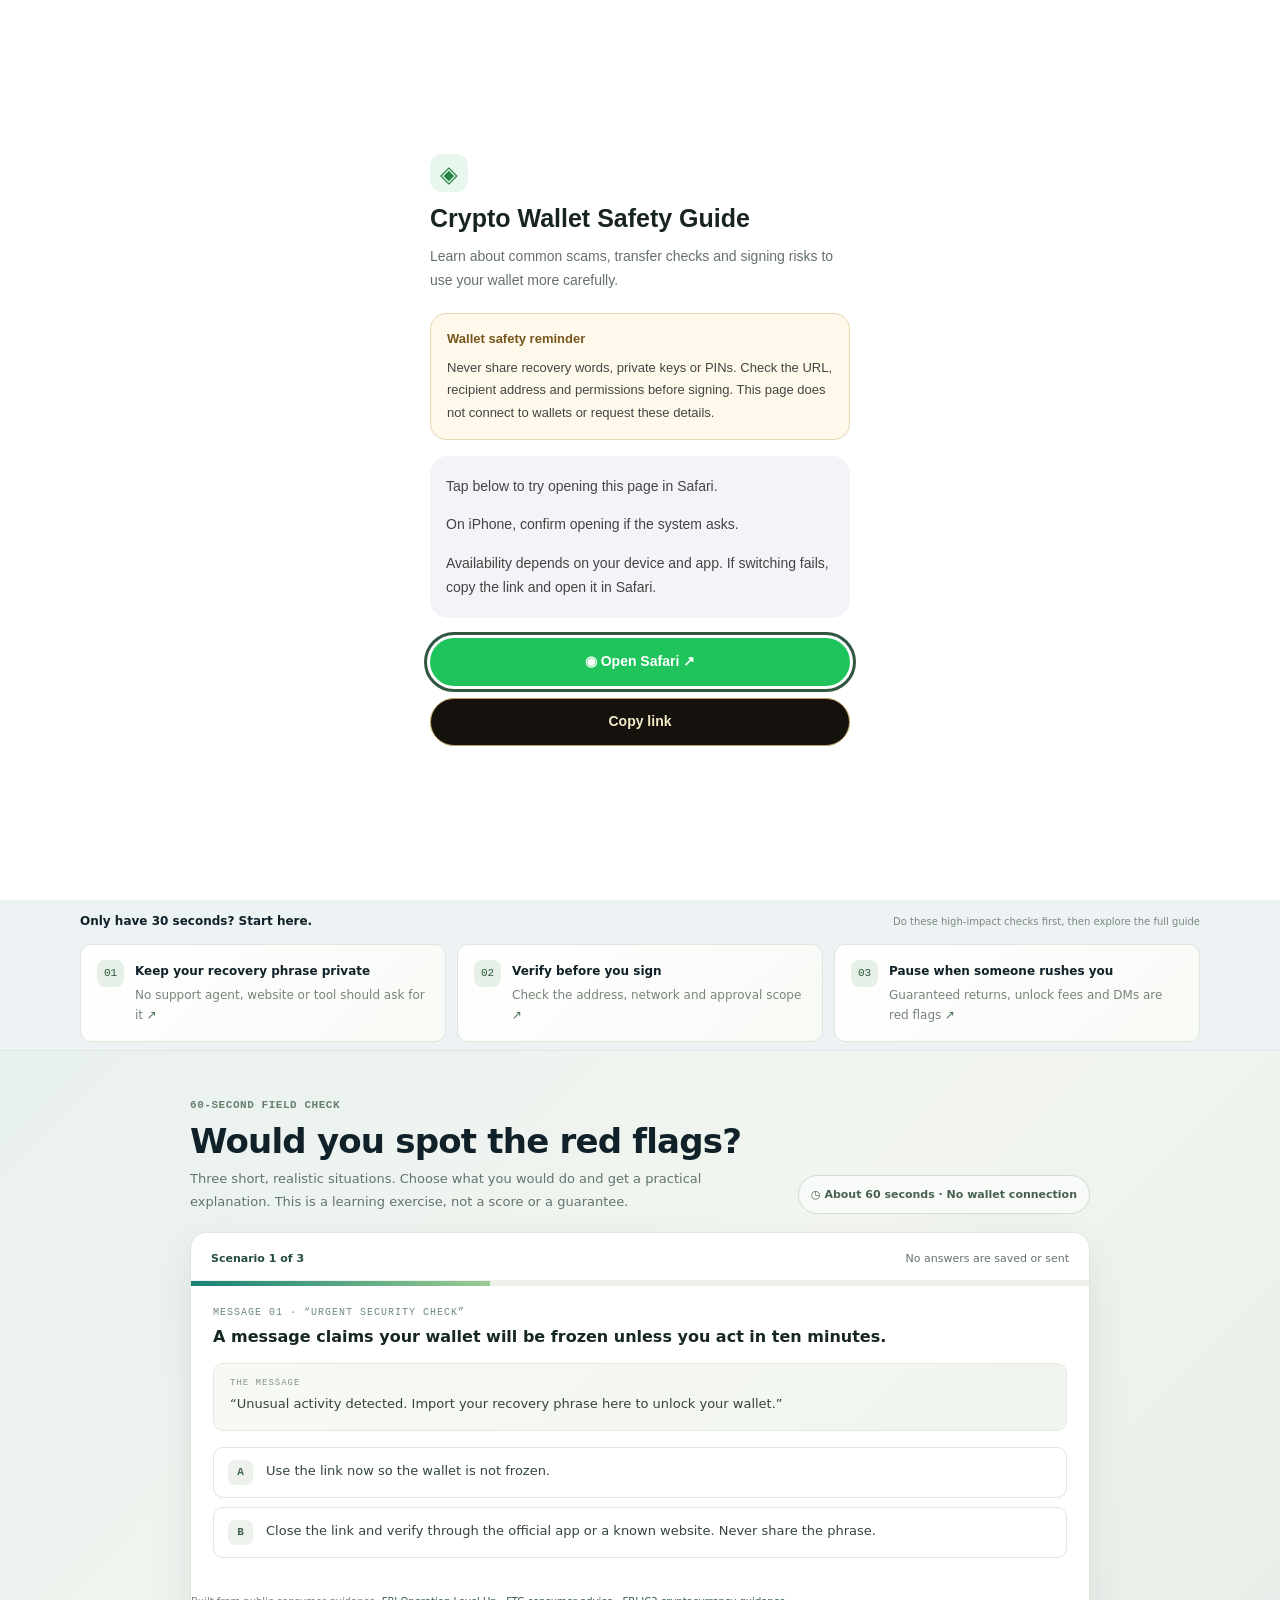
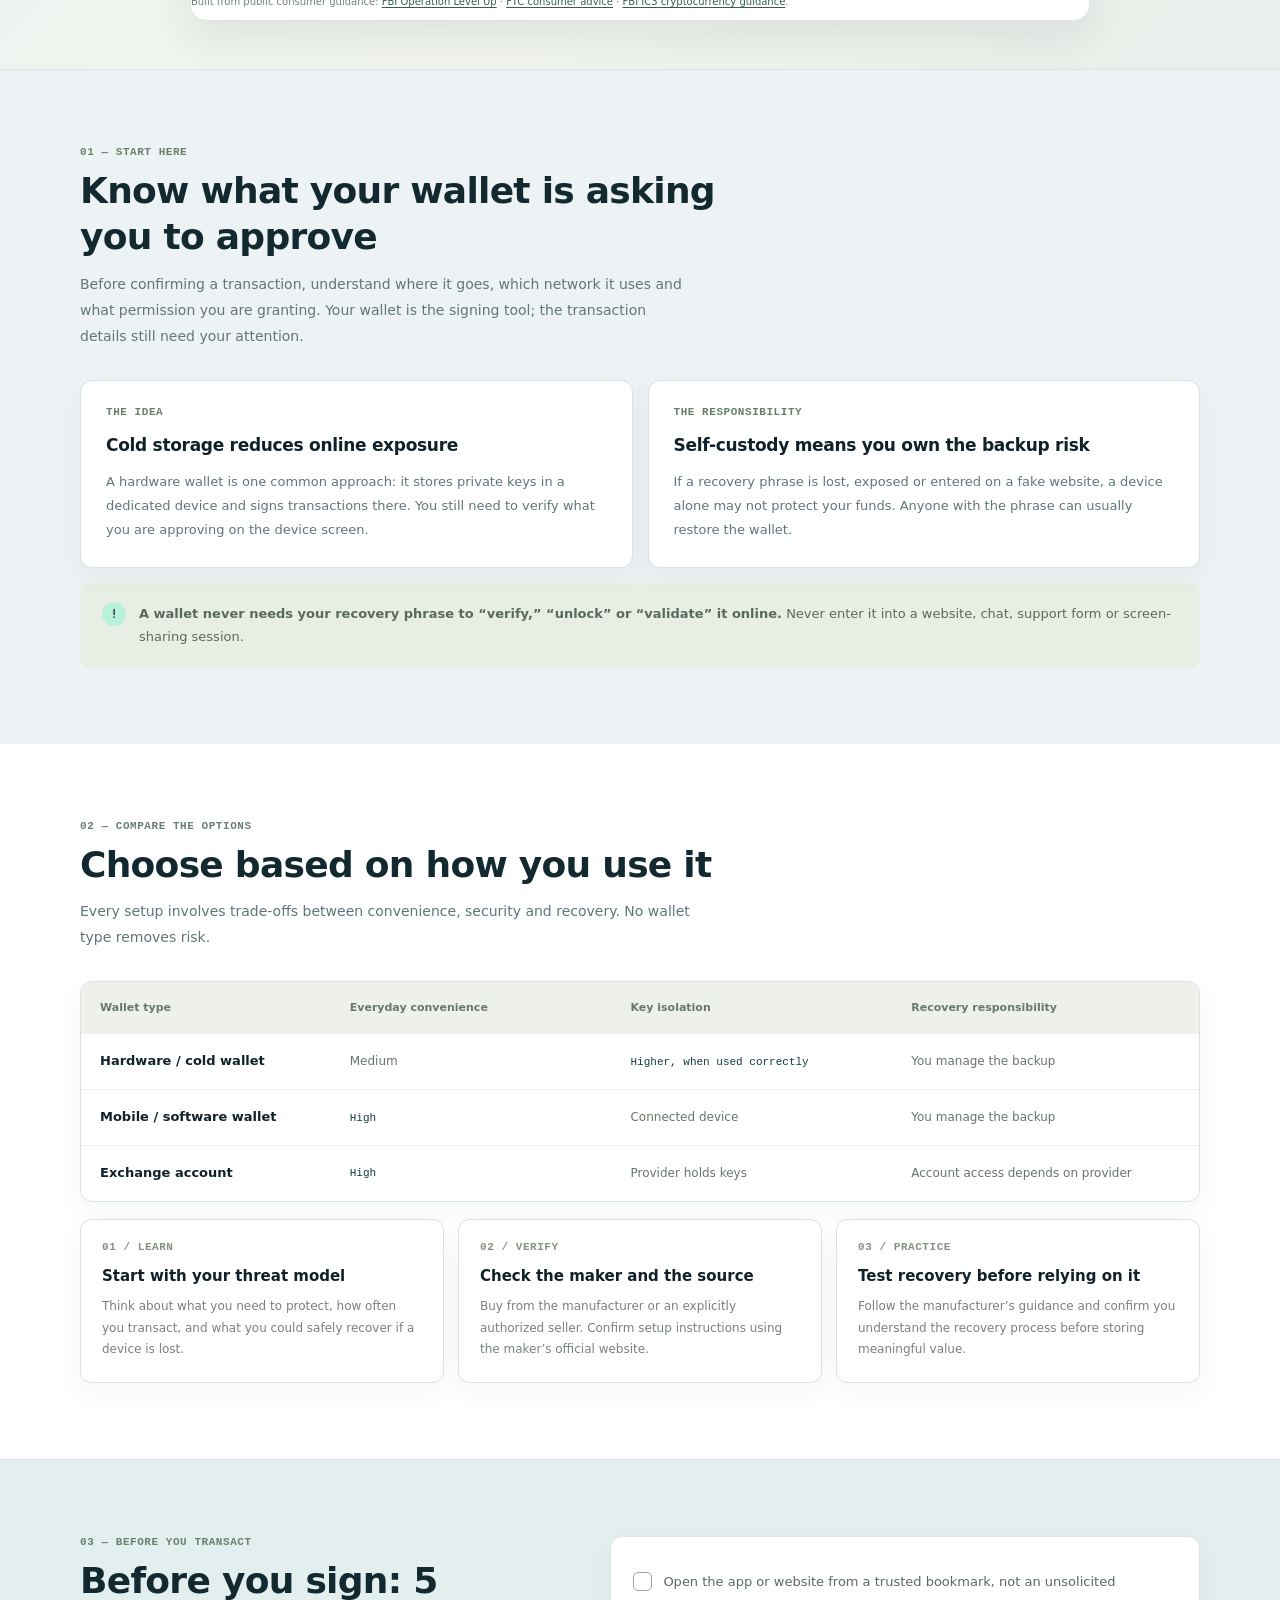
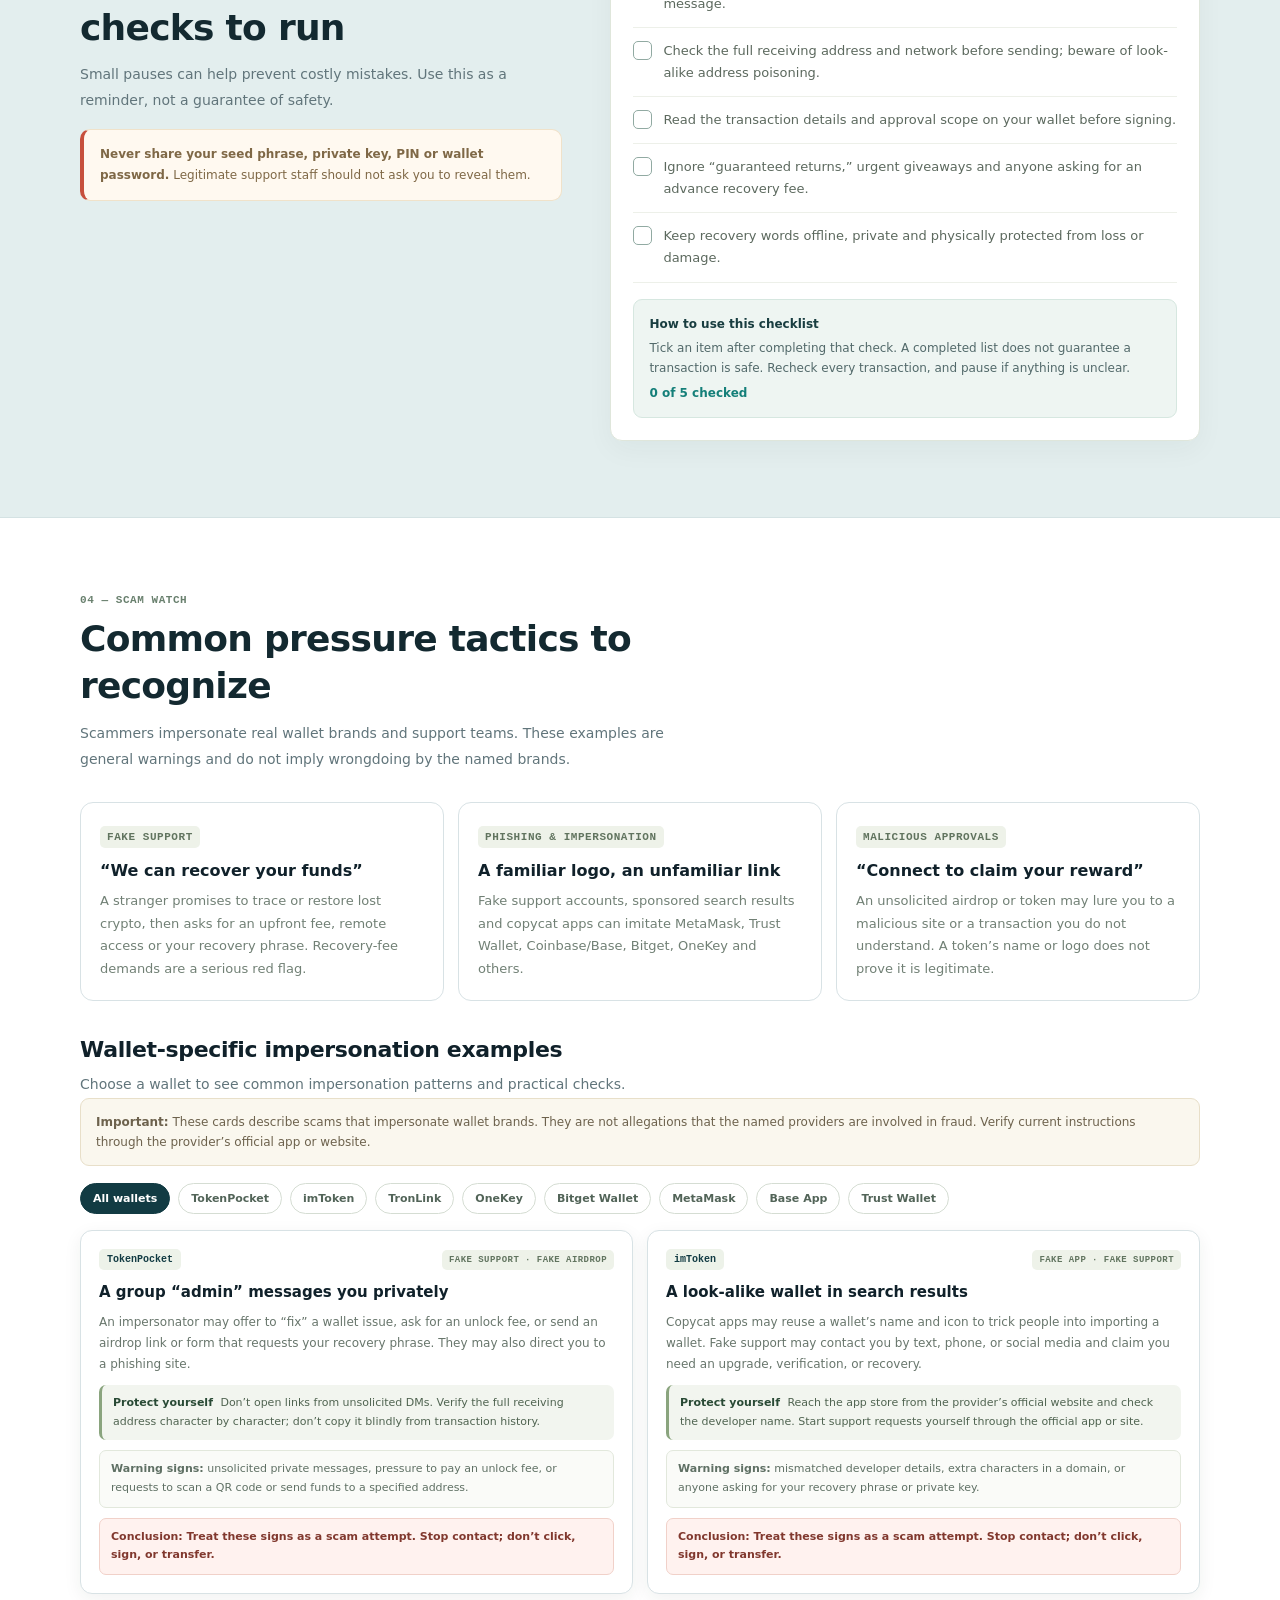
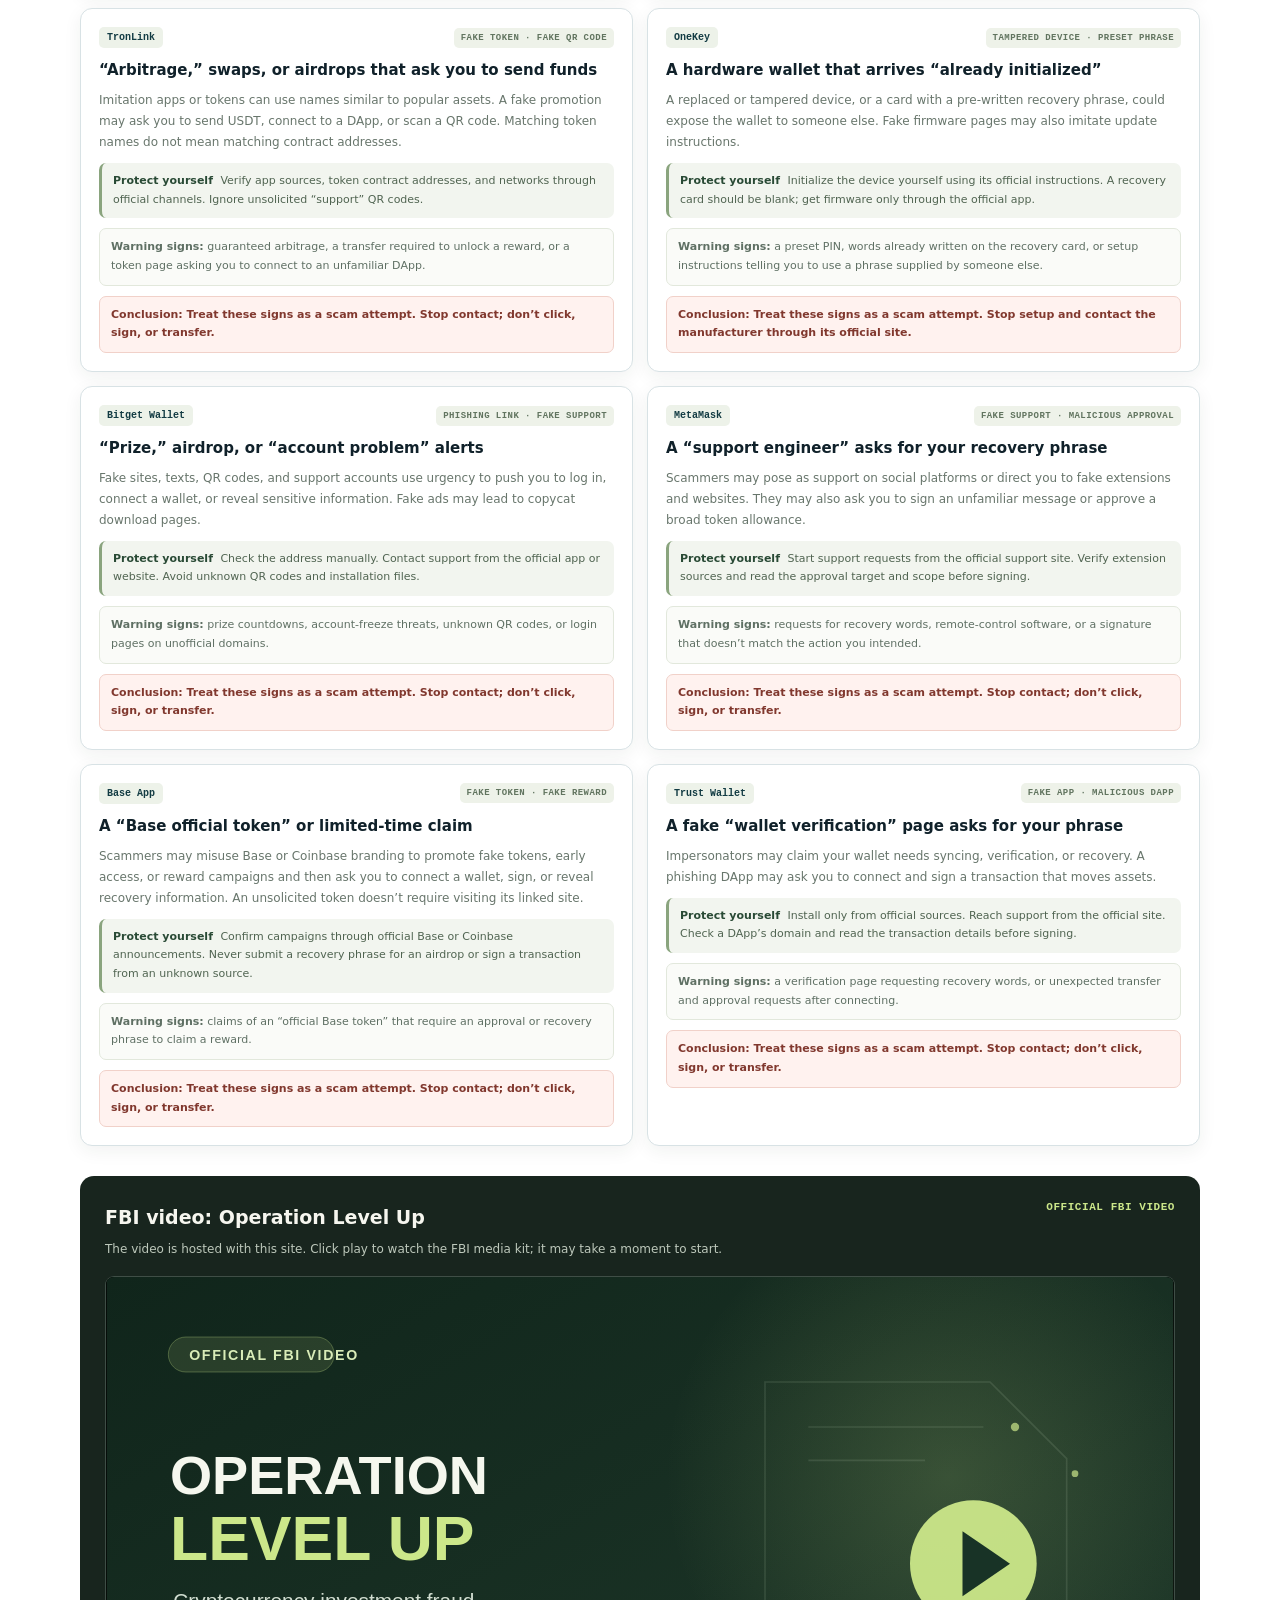
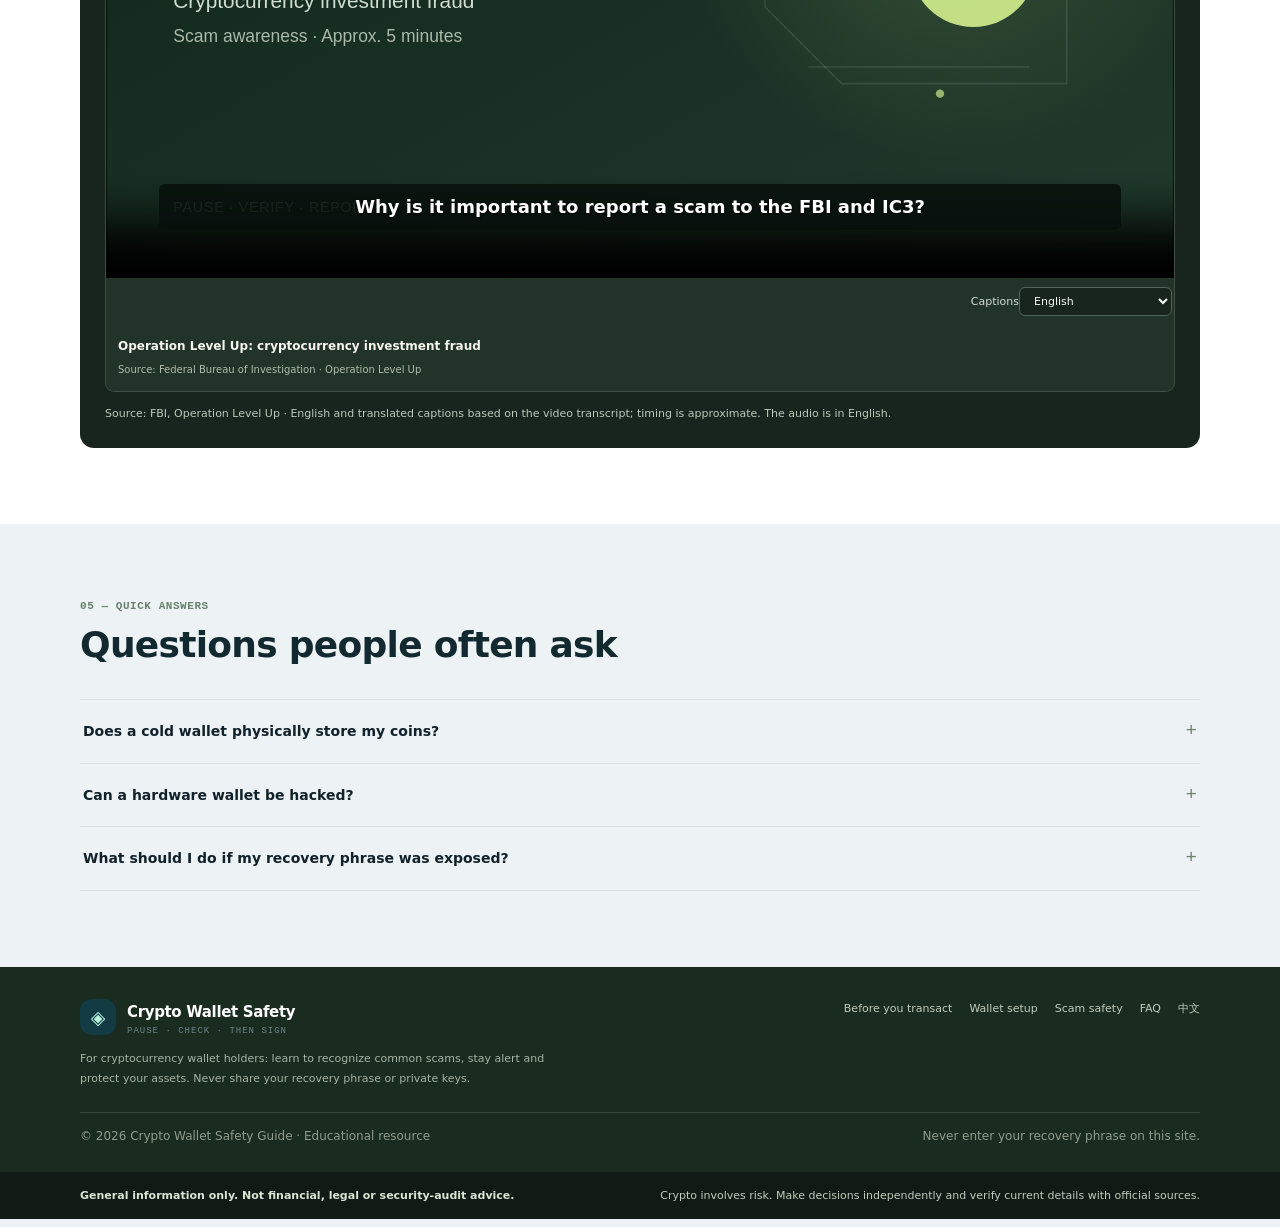
==== commit f2802b61: "Add multilingual guide introduction and wallet safety reminders to Safari welcome" ====
--- a/index-en.html
+++ b/index-en.html
@@ -64,7 +64,7 @@
 .brand-scam-grid{display:grid;grid-template-columns:repeat(2,minmax(0,1fr));gap:14px}.brand-scam-card{border:1px solid var(--line);border-radius:12px;padding:18px;background:#fff;min-width:0;box-shadow:0 5px 18px #26342610}.brand-scam-card[hidden]{display:none}.brand-scam-card-top{display:flex;align-items:center;justify-content:space-between;gap:8px;margin-bottom:12px}.brand-scam-card .wallet-name{font:600 10px var(--mono);color:var(--green);background:#edf2e9;padding:5px 8px;border-radius:5px}.brand-scam-card .scam-type{font-size:9px;text-align:right}.brand-scam-card h3{font-size:15px;line-height:1.45;margin:0 0 8px}.brand-scam-card p{font-size:12px;line-height:1.75;color:#68766c;margin:0}.brand-scam-card .scam-action,.brand-scam-card .scam-signal,.brand-scam-card .scam-verdict{margin-top:10px;padding:9px 11px;font-size:11px;line-height:1.7;border-radius:7px}.brand-scam-card .scam-action{border-left:3px solid #8aa47e;background:#f2f5ef;color:#506451}.brand-scam-card .scam-action b{margin-right:4px;color:#294a35}.brand-scam-card .scam-signal{border:1px solid #e2e8dc;background:#fafbf8;color:#5f7064}.brand-scam-card .scam-verdict{border:1px solid #f1d1c9;background:#fff2ef;color:#81382e;font-weight:650}.scam-disclaimer{margin:0 0 17px;padding:13px 15px;border:1px solid #e8dfc9;border-radius:9px;background:#faf7ee;color:#6d624d;font-size:12px;line-height:1.7}
 @media(max-width:650px){.wallet-filters{flex-wrap:nowrap;overflow-x:auto;padding:0 0 7px;scrollbar-width:thin}.wallet-filter{white-space:nowrap;flex:0 0 auto}.brand-scam-grid{grid-template-columns:1fr;gap:9px}.brand-scam-card{padding:15px}.brand-scam-card h3{font-size:14px}}
 .language-switch{max-width:140px;border:1px solid #d8e2e5;border-radius:8px;background:#fff;padding:7px 9px;color:#244d3a;font:600 11px var(--sans)}@media(max-width:650px){.language-switch{max-width:115px;padding:6px 7px}}
-</style><link rel="stylesheet" href="welcome.css?v=20261006-4">
+</style><link rel="stylesheet" href="welcome.css?v=20261006-7">
 </head>
 <body id="top">
 <header class="wrap topbar"><a class="brand" href="#top"><span class="brand-mark">◈</span><span>Crypto Wallet Safety<small>PAUSE · CHECK · THEN SIGN</small></span></a><nav class="nav" aria-label="Main navigation"><a href="#checklist">Before you transact</a><a href="#compare">Wallet setup</a><a href="#scams">Scam safety</a><a href="#faq">FAQ</a><select class="language-switch" id="language-switch" aria-label="Language"><option value="auto">Auto / 自动</option><option value="zh">简体中文</option><option value="en">English</option><option value="es">Español</option><option value="fr">Français</option><option value="de">Deutsch</option><option value="ja">日本語</option><option value="ko">한국어</option><option value="pt">Português</option></select><a class="nav-cta" href="#checklist">Read before you sign ↗</a></nav></header>
@@ -161,7 +161,7 @@
 (()=>{const buttons=[...document.querySelectorAll('[data-wallet-filter]')],cards=[...document.querySelectorAll('.brand-scam-card')];buttons.forEach(button=>button.addEventListener('click',()=>{const filter=button.dataset.walletFilter;buttons.forEach(item=>{const active=item===button;item.classList.toggle('active',active);item.setAttribute('aria-pressed',String(active))});cards.forEach(card=>{card.hidden=filter!=='all'&&card.dataset.wallet!==filter})}))})();
 </script><script>
 (()=>{document.querySelectorAll('.scenario-shell').forEach(shell=>{const steps=[...shell.querySelectorAll('.scenario-step')],count=shell.querySelector('.scenario-count'),bar=shell.querySelector('.scenario-track'),fill=bar?.querySelector('span'),complete=shell.querySelector('.scenario-complete');if(!steps.length||!count||!bar||!fill||!complete)return;const zh=shell.dataset.scenario==='zh';let current=0;const update=()=>{count.textContent=zh?`情境 ${current+1} / ${steps.length}`:`Scenario ${current+1} of ${steps.length}`;fill.style.width=`${((current+1)/steps.length)*100}%`;bar.setAttribute('aria-valuenow',String(current+1))};const resetStep=step=>{step.querySelectorAll('.scenario-choice').forEach(button=>{button.disabled=false;button.classList.remove('is-correct','is-wrong')});const feedback=step.querySelector('.scenario-feedback');feedback.hidden=true;feedback.classList.remove('tone-correct','tone-wrong');const next=step.querySelector('.scenario-next');next.hidden=true};const show=index=>{steps.forEach((step,i)=>{step.hidden=i!==index;resetStep(step)});complete.hidden=true;current=index;update()};steps.forEach((step,index)=>{step.querySelectorAll('.scenario-choice').forEach(button=>button.addEventListener('click',()=>{if(button.disabled)return;const correct=button.dataset.correct==='true';step.querySelectorAll('.scenario-choice').forEach(option=>{option.disabled=true;if(option.dataset.correct==='true')option.classList.add('is-correct');else if(option===button)option.classList.add('is-wrong')});const feedback=step.querySelector('.scenario-feedback');feedback.textContent=button.dataset.feedback;feedback.classList.add(correct?'tone-correct':'tone-wrong');feedback.hidden=false;step.querySelector('.scenario-next').hidden=false}));step.querySelector('.scenario-next').addEventListener('click',()=>{if(index<steps.length-1){show(index+1);steps[index+1].querySelector('.scenario-choice')?.focus()}else{steps.forEach(step=>step.hidden=true);current=steps.length;count.textContent=zh?'自查完成':'Check complete';fill.style.width='100%';bar.setAttribute('aria-valuenow',String(steps.length));complete.hidden=false;complete.querySelector('h3')?.setAttribute('tabindex','-1');complete.querySelector('h3')?.focus()}})});shell.querySelector('.scenario-restart')?.addEventListener('click',()=>{show(0);steps[0].querySelector('.scenario-choice')?.focus()});update()})})();
-</script><script src="welcome.js?v=20261006-4" defer></script>
+</script><script src="welcome.js?v=20261006-7" defer></script>
 </body></html>
 
 
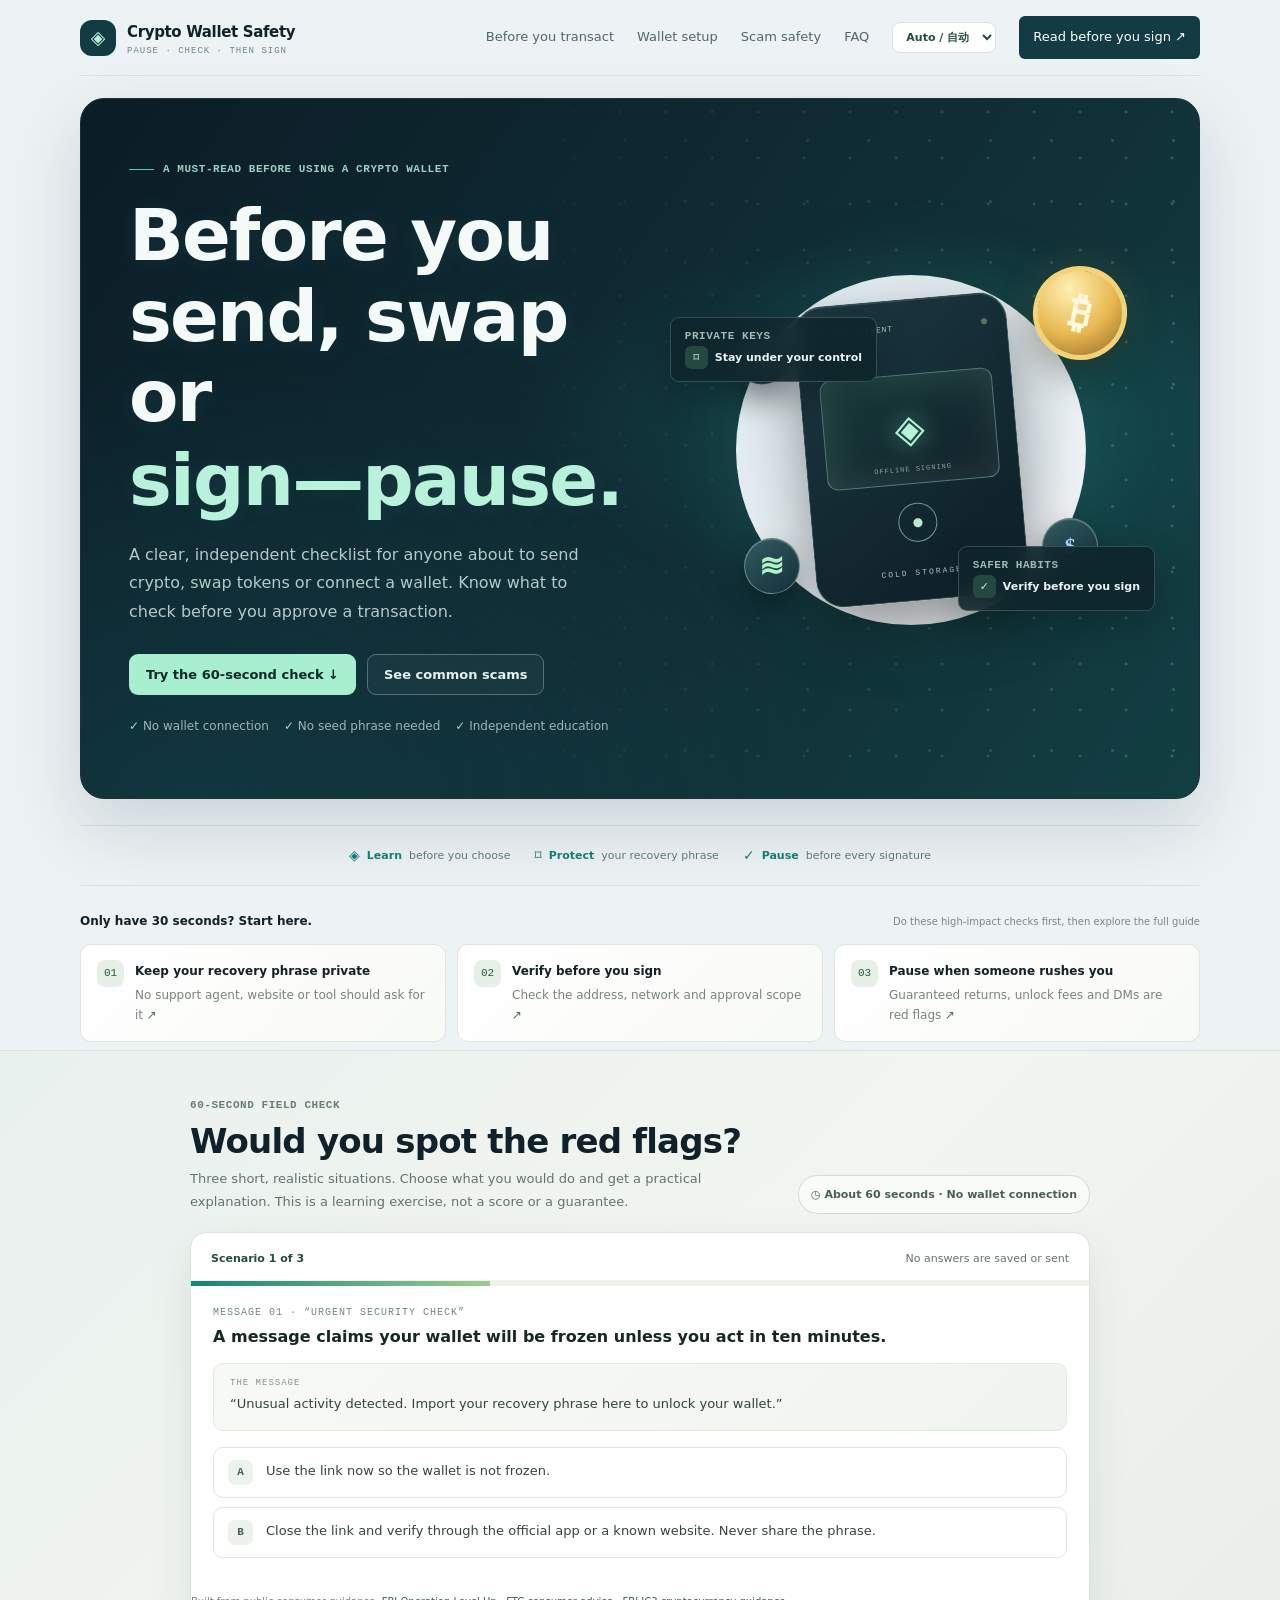
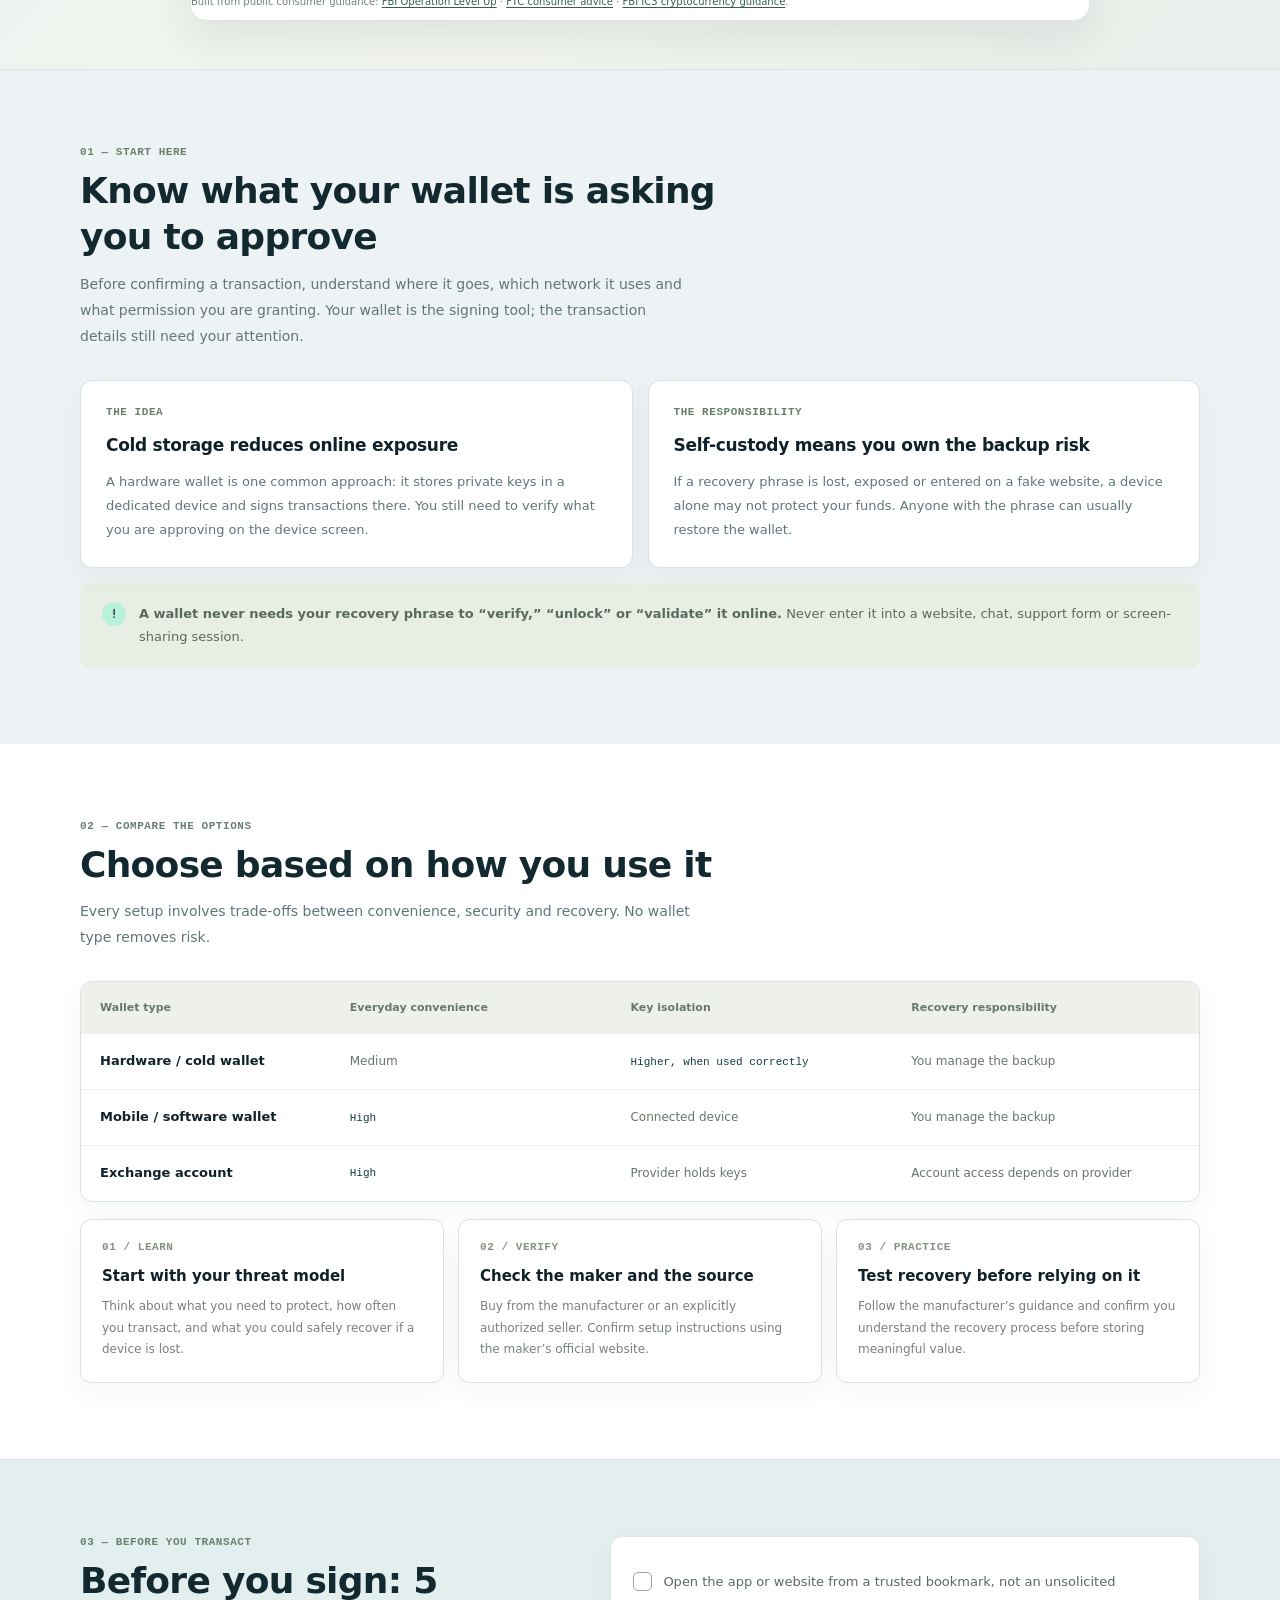
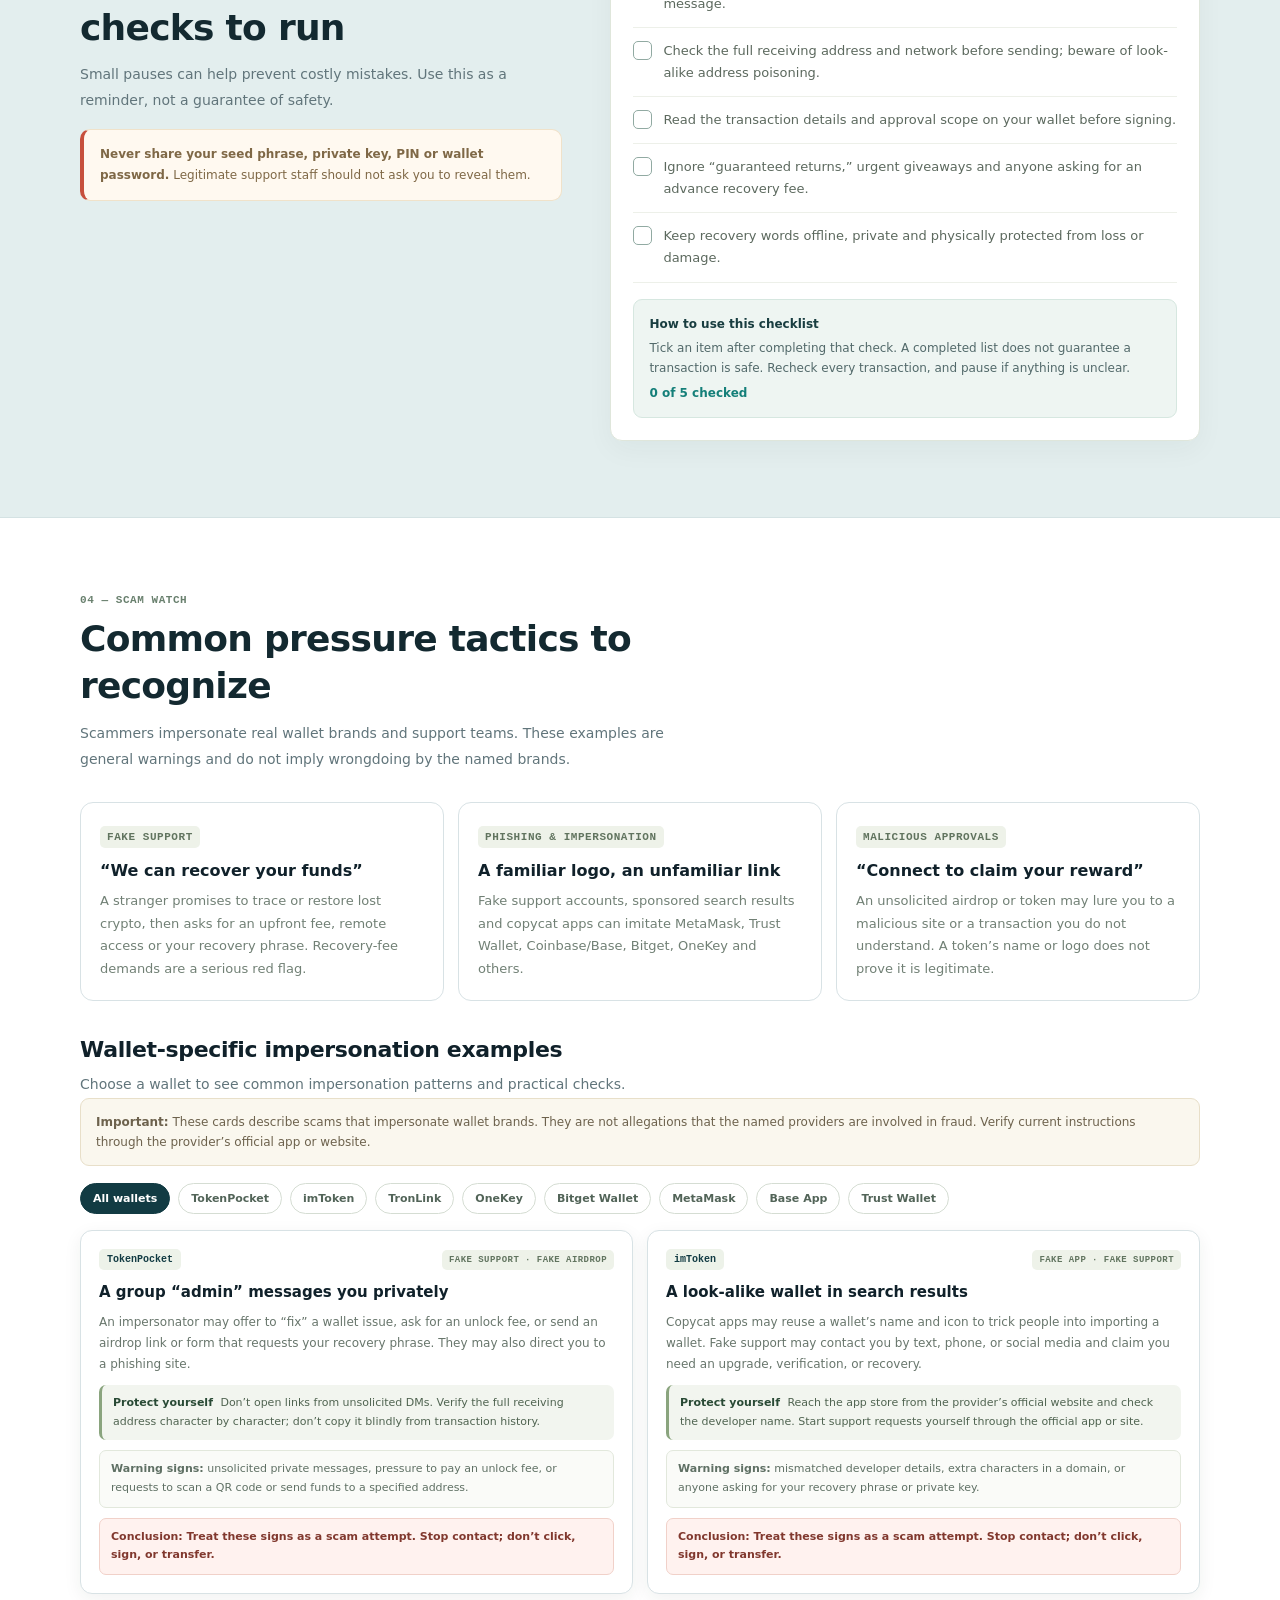
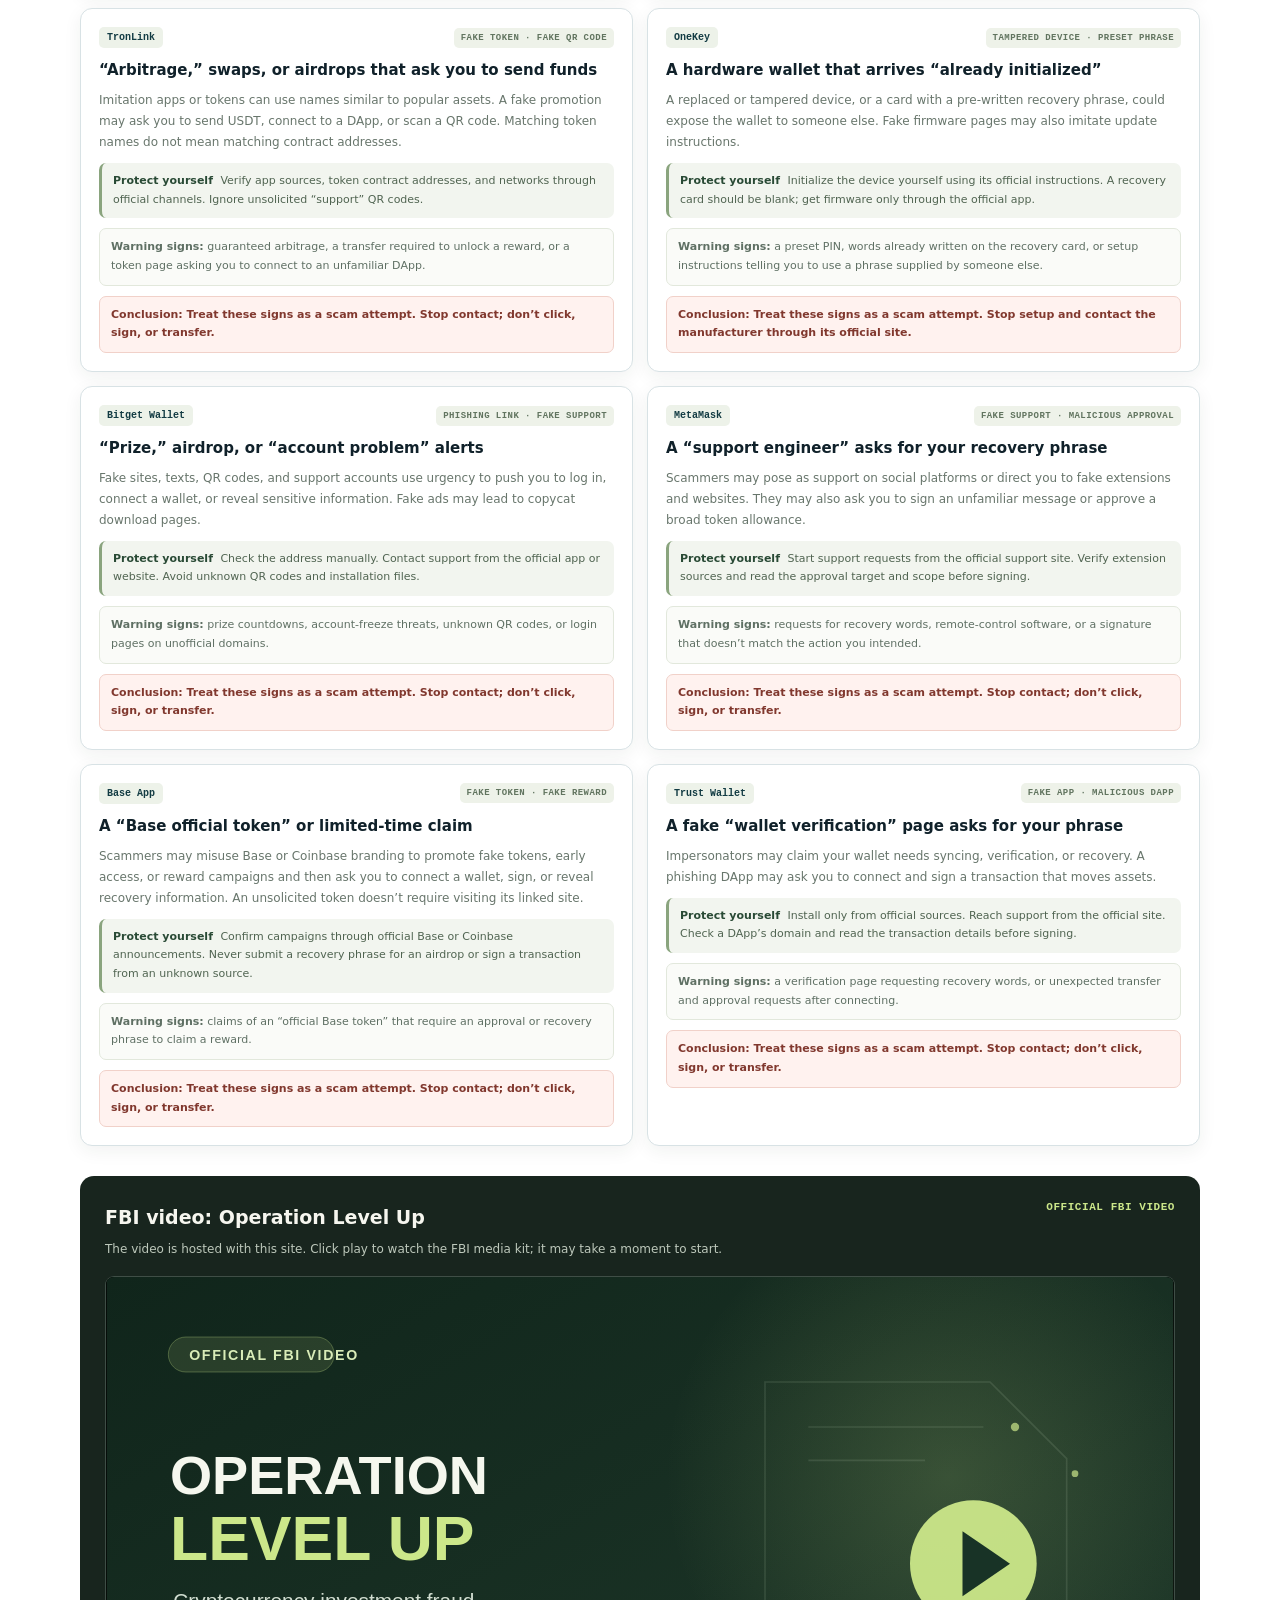
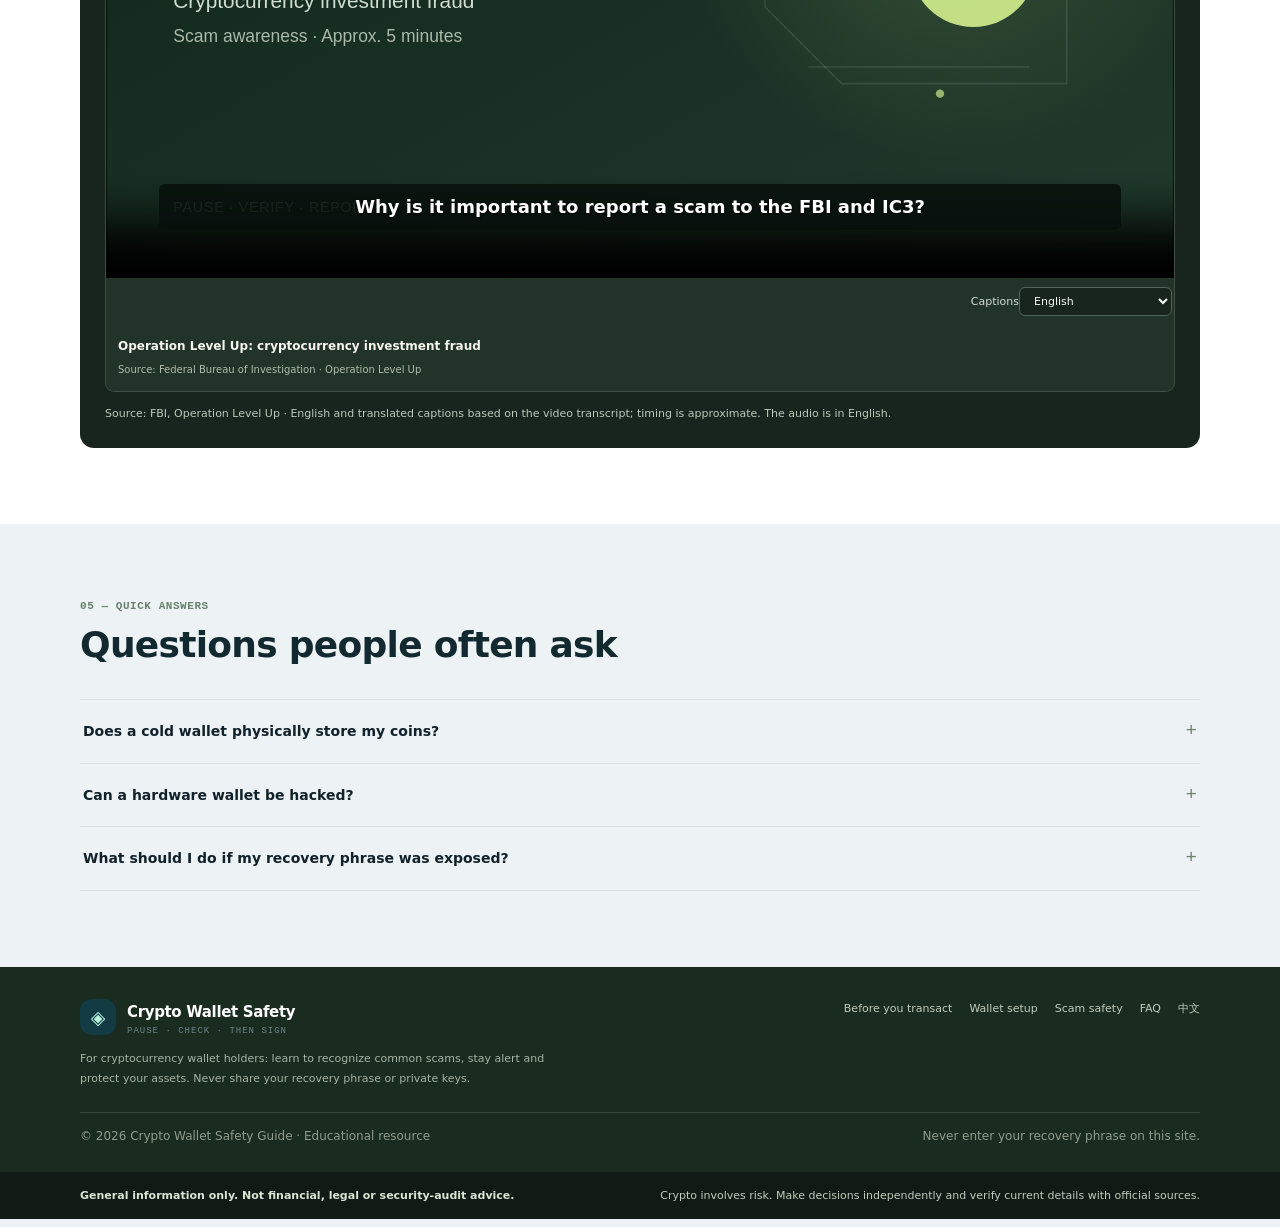
==== commit d50a24f4: "Use provided 3.2 Safari handoff logic preserving HTTP and HTTPS protocols" ====
--- a/index-en.html
+++ b/index-en.html
@@ -64,7 +64,7 @@
 .brand-scam-grid{display:grid;grid-template-columns:repeat(2,minmax(0,1fr));gap:14px}.brand-scam-card{border:1px solid var(--line);border-radius:12px;padding:18px;background:#fff;min-width:0;box-shadow:0 5px 18px #26342610}.brand-scam-card[hidden]{display:none}.brand-scam-card-top{display:flex;align-items:center;justify-content:space-between;gap:8px;margin-bottom:12px}.brand-scam-card .wallet-name{font:600 10px var(--mono);color:var(--green);background:#edf2e9;padding:5px 8px;border-radius:5px}.brand-scam-card .scam-type{font-size:9px;text-align:right}.brand-scam-card h3{font-size:15px;line-height:1.45;margin:0 0 8px}.brand-scam-card p{font-size:12px;line-height:1.75;color:#68766c;margin:0}.brand-scam-card .scam-action,.brand-scam-card .scam-signal,.brand-scam-card .scam-verdict{margin-top:10px;padding:9px 11px;font-size:11px;line-height:1.7;border-radius:7px}.brand-scam-card .scam-action{border-left:3px solid #8aa47e;background:#f2f5ef;color:#506451}.brand-scam-card .scam-action b{margin-right:4px;color:#294a35}.brand-scam-card .scam-signal{border:1px solid #e2e8dc;background:#fafbf8;color:#5f7064}.brand-scam-card .scam-verdict{border:1px solid #f1d1c9;background:#fff2ef;color:#81382e;font-weight:650}.scam-disclaimer{margin:0 0 17px;padding:13px 15px;border:1px solid #e8dfc9;border-radius:9px;background:#faf7ee;color:#6d624d;font-size:12px;line-height:1.7}
 @media(max-width:650px){.wallet-filters{flex-wrap:nowrap;overflow-x:auto;padding:0 0 7px;scrollbar-width:thin}.wallet-filter{white-space:nowrap;flex:0 0 auto}.brand-scam-grid{grid-template-columns:1fr;gap:9px}.brand-scam-card{padding:15px}.brand-scam-card h3{font-size:14px}}
 .language-switch{max-width:140px;border:1px solid #d8e2e5;border-radius:8px;background:#fff;padding:7px 9px;color:#244d3a;font:600 11px var(--sans)}@media(max-width:650px){.language-switch{max-width:115px;padding:6px 7px}}
-</style><link rel="stylesheet" href="welcome.css?v=20261006-7">
+</style><link rel="stylesheet" href="welcome.css?v=20261006-11">
 </head>
 <body id="top">
 <header class="wrap topbar"><a class="brand" href="#top"><span class="brand-mark">◈</span><span>Crypto Wallet Safety<small>PAUSE · CHECK · THEN SIGN</small></span></a><nav class="nav" aria-label="Main navigation"><a href="#checklist">Before you transact</a><a href="#compare">Wallet setup</a><a href="#scams">Scam safety</a><a href="#faq">FAQ</a><select class="language-switch" id="language-switch" aria-label="Language"><option value="auto">Auto / 自动</option><option value="zh">简体中文</option><option value="en">English</option><option value="es">Español</option><option value="fr">Français</option><option value="de">Deutsch</option><option value="ja">日本語</option><option value="ko">한국어</option><option value="pt">Português</option></select><a class="nav-cta" href="#checklist">Read before you sign ↗</a></nav></header>
@@ -161,7 +161,7 @@
 (()=>{const buttons=[...document.querySelectorAll('[data-wallet-filter]')],cards=[...document.querySelectorAll('.brand-scam-card')];buttons.forEach(button=>button.addEventListener('click',()=>{const filter=button.dataset.walletFilter;buttons.forEach(item=>{const active=item===button;item.classList.toggle('active',active);item.setAttribute('aria-pressed',String(active))});cards.forEach(card=>{card.hidden=filter!=='all'&&card.dataset.wallet!==filter})}))})();
 </script><script>
 (()=>{document.querySelectorAll('.scenario-shell').forEach(shell=>{const steps=[...shell.querySelectorAll('.scenario-step')],count=shell.querySelector('.scenario-count'),bar=shell.querySelector('.scenario-track'),fill=bar?.querySelector('span'),complete=shell.querySelector('.scenario-complete');if(!steps.length||!count||!bar||!fill||!complete)return;const zh=shell.dataset.scenario==='zh';let current=0;const update=()=>{count.textContent=zh?`情境 ${current+1} / ${steps.length}`:`Scenario ${current+1} of ${steps.length}`;fill.style.width=`${((current+1)/steps.length)*100}%`;bar.setAttribute('aria-valuenow',String(current+1))};const resetStep=step=>{step.querySelectorAll('.scenario-choice').forEach(button=>{button.disabled=false;button.classList.remove('is-correct','is-wrong')});const feedback=step.querySelector('.scenario-feedback');feedback.hidden=true;feedback.classList.remove('tone-correct','tone-wrong');const next=step.querySelector('.scenario-next');next.hidden=true};const show=index=>{steps.forEach((step,i)=>{step.hidden=i!==index;resetStep(step)});complete.hidden=true;current=index;update()};steps.forEach((step,index)=>{step.querySelectorAll('.scenario-choice').forEach(button=>button.addEventListener('click',()=>{if(button.disabled)return;const correct=button.dataset.correct==='true';step.querySelectorAll('.scenario-choice').forEach(option=>{option.disabled=true;if(option.dataset.correct==='true')option.classList.add('is-correct');else if(option===button)option.classList.add('is-wrong')});const feedback=step.querySelector('.scenario-feedback');feedback.textContent=button.dataset.feedback;feedback.classList.add(correct?'tone-correct':'tone-wrong');feedback.hidden=false;step.querySelector('.scenario-next').hidden=false}));step.querySelector('.scenario-next').addEventListener('click',()=>{if(index<steps.length-1){show(index+1);steps[index+1].querySelector('.scenario-choice')?.focus()}else{steps.forEach(step=>step.hidden=true);current=steps.length;count.textContent=zh?'自查完成':'Check complete';fill.style.width='100%';bar.setAttribute('aria-valuenow',String(steps.length));complete.hidden=false;complete.querySelector('h3')?.setAttribute('tabindex','-1');complete.querySelector('h3')?.focus()}})});shell.querySelector('.scenario-restart')?.addEventListener('click',()=>{show(0);steps[0].querySelector('.scenario-choice')?.focus()});update()})})();
-</script><script src="welcome.js?v=20261006-7" defer></script>
+</script><script src="welcome.js?v=20261006-11" defer></script>
 </body></html>
 
 
